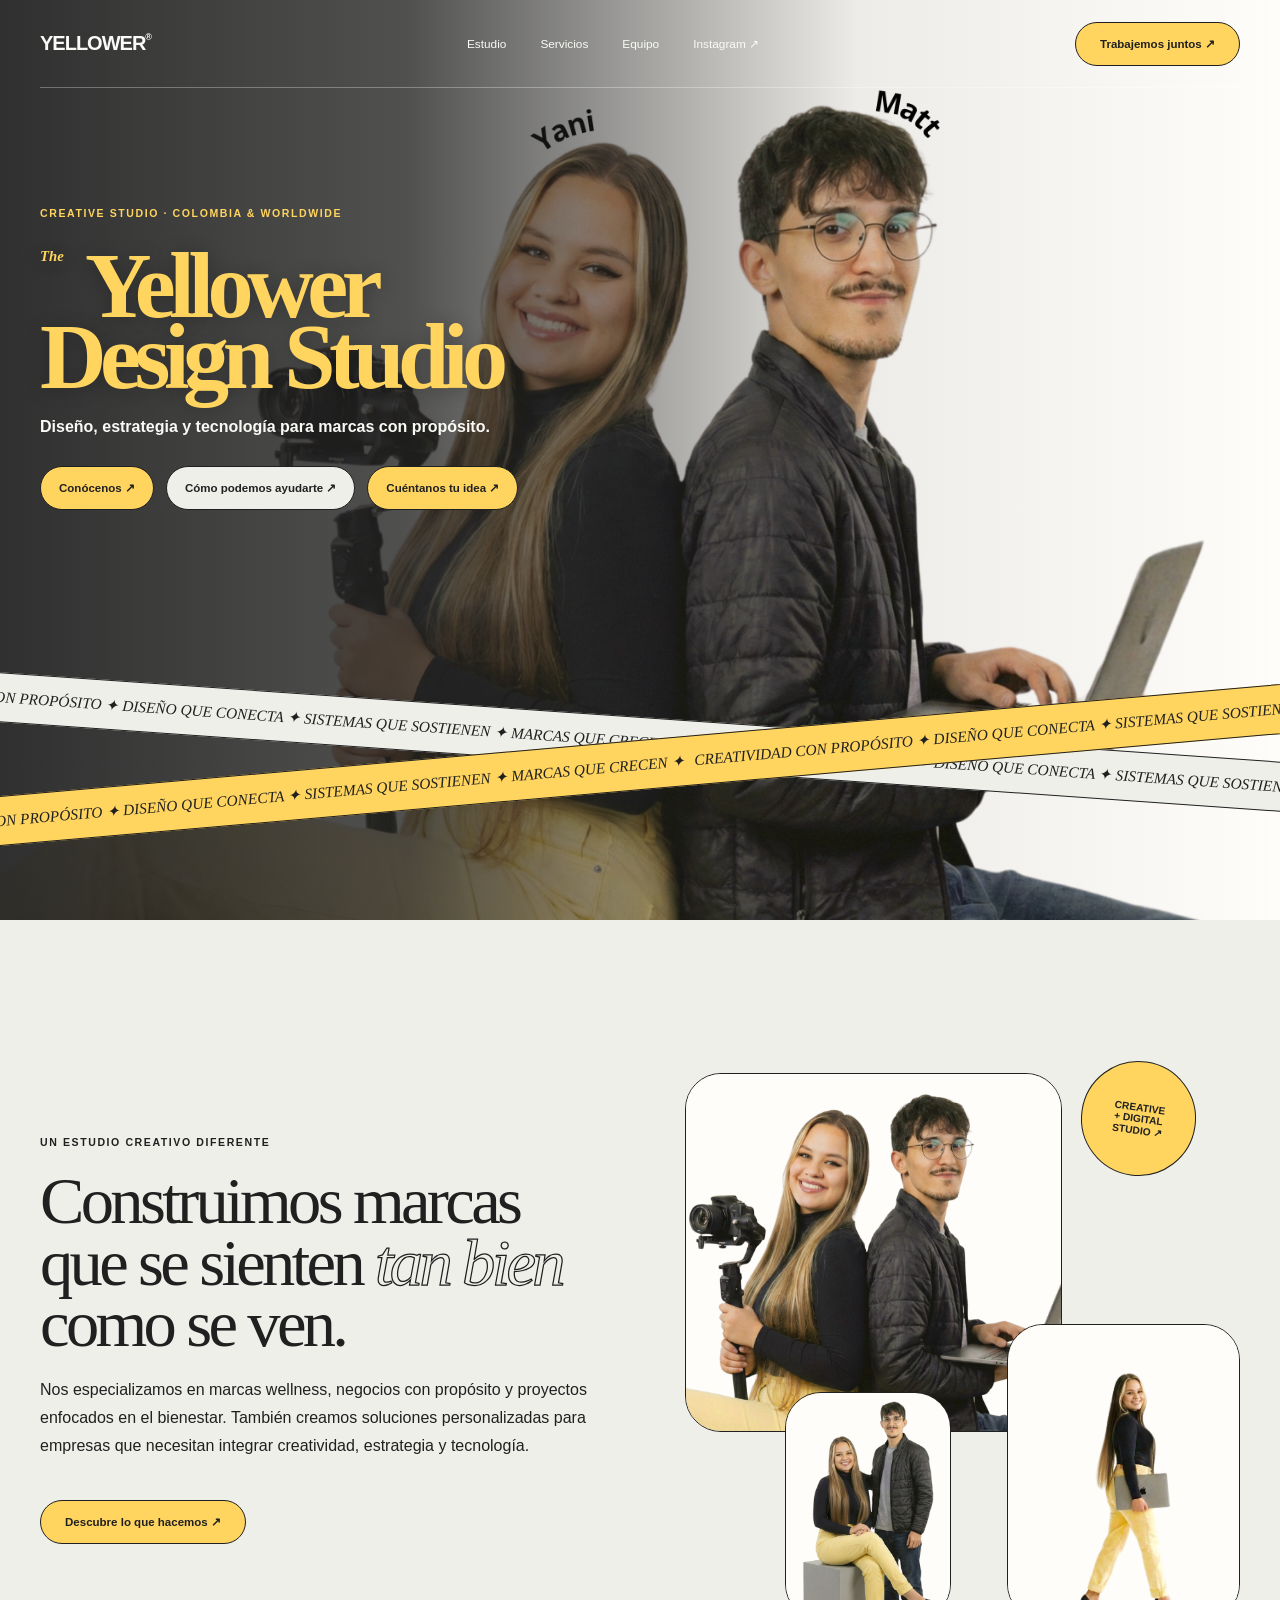
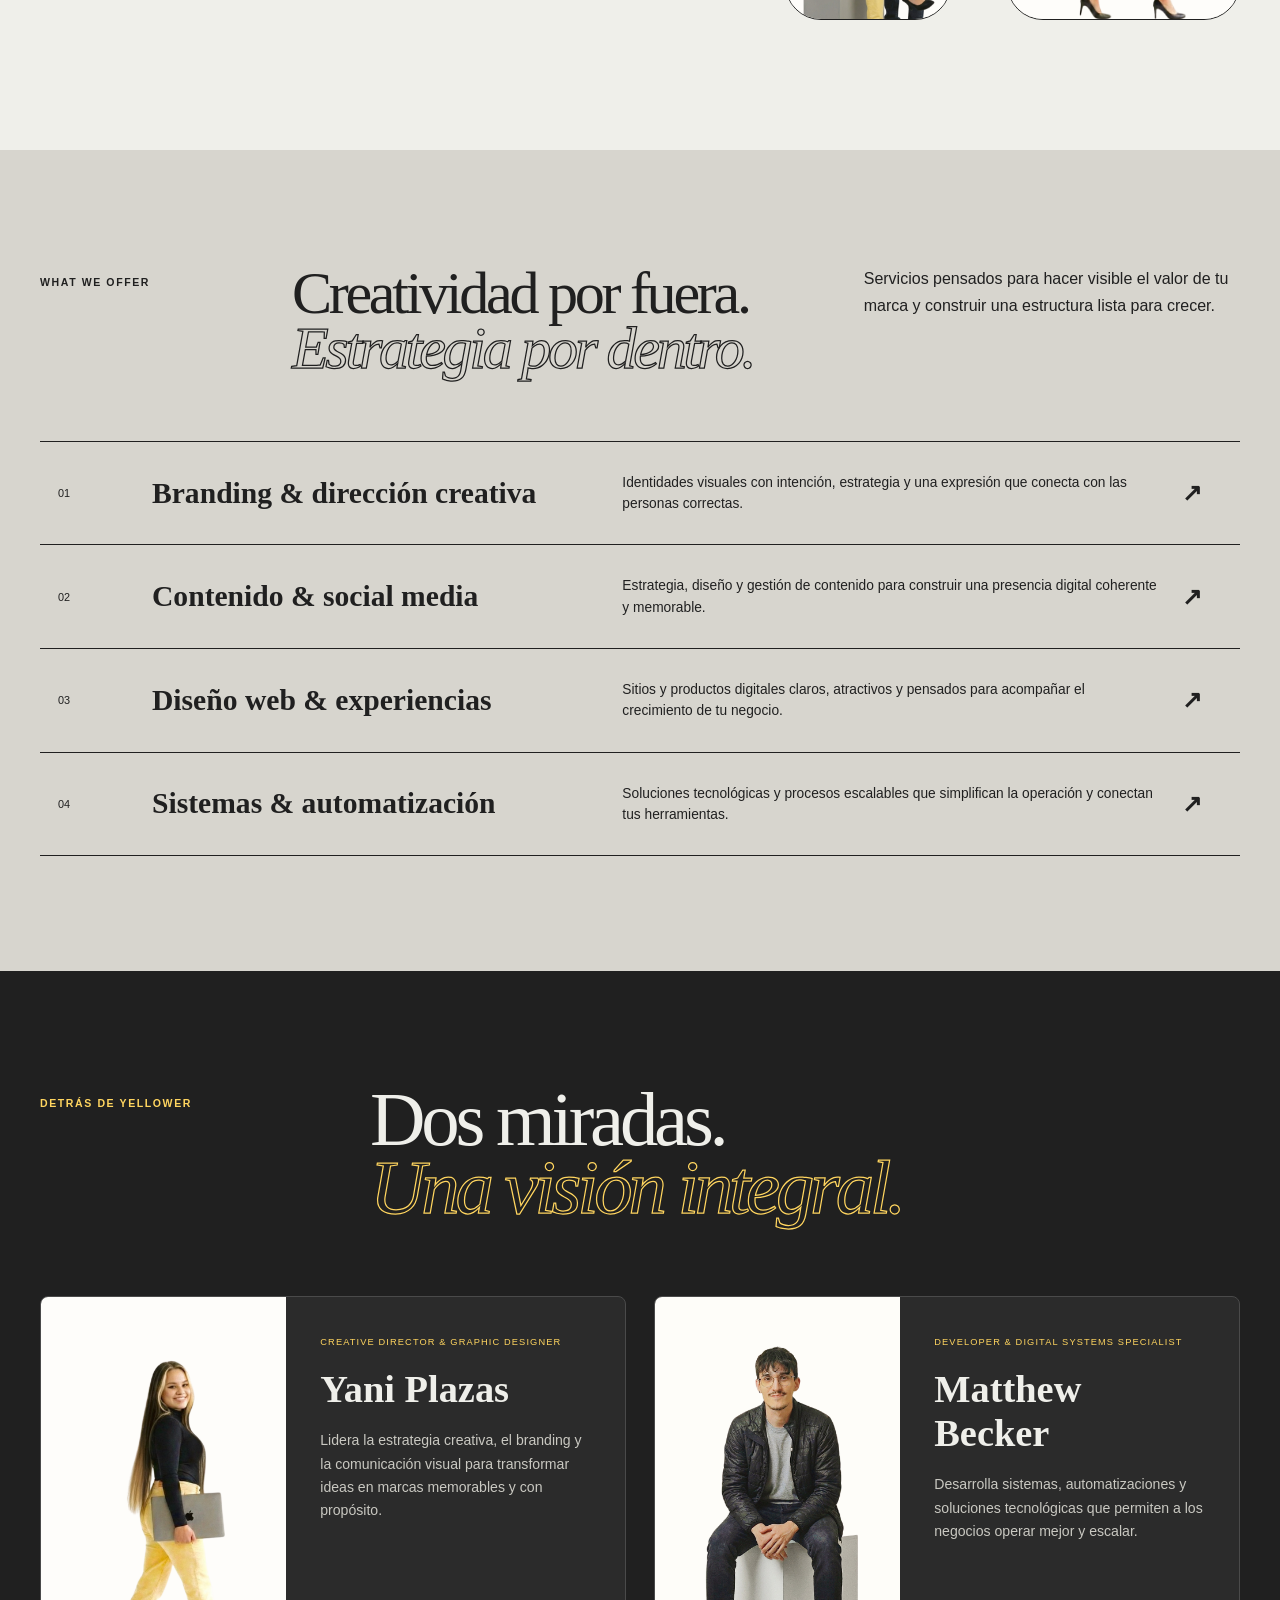
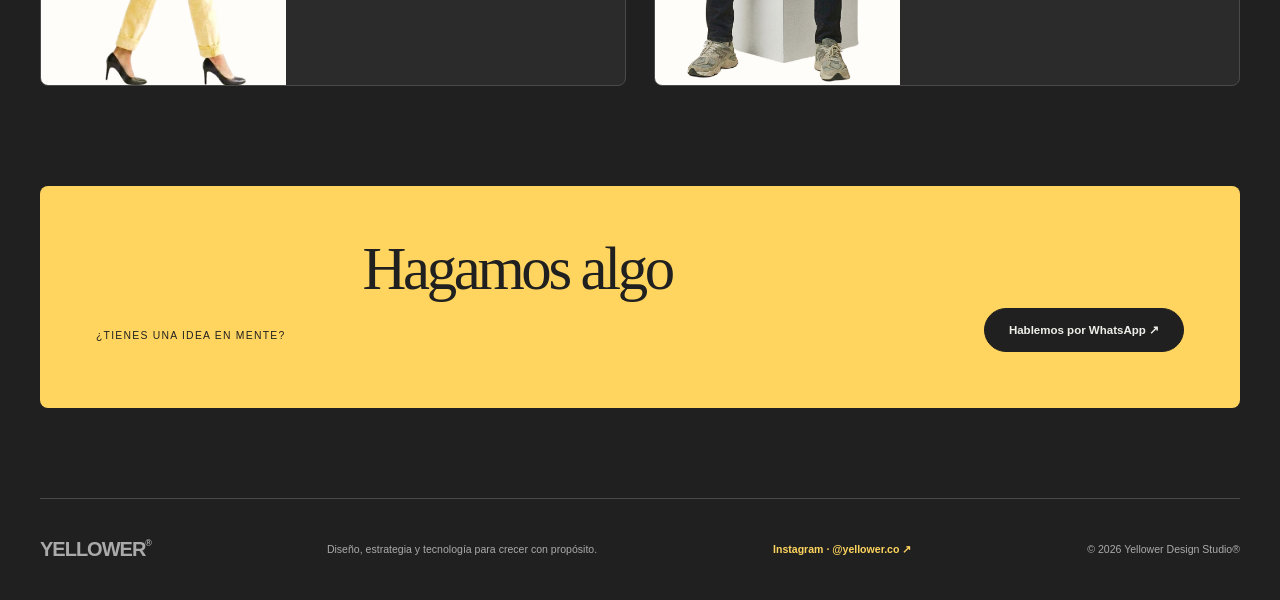
==== index.html @ a9d382be "Se Agrego 404.html y se corrigieron errores" ====
<!doctype html>
<html lang="es">
<head>
  <meta charset="UTF-8">
  <meta name="viewport" content="width=device-width, initial-scale=1.0">
  <meta name="description" content="Yellower Design Studio: diseño, estrategia y tecnología para marcas con propósito.">
  <title>Yellower Design Studio</title>
  <link rel="icon" type="image/png" href="favicon/favicon-96x96.png" sizes="96x96" />
  <link rel="icon" type="image/svg+xml" href="favicon/favicon.svg" />
  <link rel="shortcut icon" href="favicon/favicon.ico" />
  <link rel="apple-touch-icon" sizes="180x180" href="favicon/apple-touch-icon.png" />
  <meta name="apple-mobile-web-app-title" content="MyWebSite" />
  <link rel="manifest" href="favicon/site.webmanifest" />
  <link rel="stylesheet" href="css/styles.css">
  <script src="js/script.js" defer></script>
</head>
<body>
  <main>
    <section class="hero" id="inicio">
      <nav class="nav shell" aria-label="Navegación principal">
        <a class="logo" href="#inicio" aria-label="Yellower Design Studio, inicio">YELLOWER<span>®</span></a>
        <div class="navLinks">
          <a href="#estudio">Estudio</a><a href="#servicios">Servicios</a><a href="#equipo">Equipo</a>
          <a href="https://www.instagram.com/yellower.co/" target="_blank" rel="noreferrer">Instagram ↗</a>
        </div>
        <a class="pill pillYellow" href="https://wa.me/573134553455" target="_blank" rel="noreferrer">Trabajemos juntos ↗</a>
      </nav>

      <img class="heroPhoto" src="images/yellower-cover.png" alt="Yani Plazas y Matthew Becker, equipo de Yellower Design Studio">
      <div class="heroShade"></div>
      <div class="heroContent shell">
        <p class="micro">Creative studio · Colombia & worldwide</p>
        <h1><small>The</small> Yellower<br>Design Studio</h1>
        <p class="heroLead">Diseño, estrategia y tecnología para marcas con propósito.</p>
        <div class="heroButtons">
          <a class="pill pillYellow" href="#estudio">Conócenos ↗</a>
          <a class="pill pillCream" href="#servicios">Cómo podemos ayudarte ↗</a>
          <a class="pill pillYellow" href="https://wa.me/573134553455?text=Hola%20Yellower%2C%20quiero%20contarles%20sobre%20mi%20proyecto" target="_blank" rel="noreferrer">Cuéntanos tu idea ↗</a>
        </div>
      </div>
      <div class="ribbonStage">
        <div class="ribbon ribbonCream" aria-hidden="true"><div class="ribbonTrack"><span>CREATIVIDAD CON PROPÓSITO ✦ DISEÑO QUE CONECTA ✦ SISTEMAS QUE SOSTIENEN ✦ MARCAS QUE CRECEN ✦ </span><span>CREATIVIDAD CON PROPÓSITO ✦ DISEÑO QUE CONECTA ✦ SISTEMAS QUE SOSTIENEN ✦ MARCAS QUE CRECEN ✦ </span></div></div>
        <div class="ribbon ribbonYellow" aria-hidden="true"><div class="ribbonTrack"><span>CREATIVIDAD CON PROPÓSITO ✦ DISEÑO QUE CONECTA ✦ SISTEMAS QUE SOSTIENEN ✦ MARCAS QUE CRECEN ✦ </span><span>CREATIVIDAD CON PROPÓSITO ✦ DISEÑO QUE CONECTA ✦ SISTEMAS QUE SOSTIENEN ✦ MARCAS QUE CRECEN ✦ </span></div></div>
      </div>
    </section>

    <section class="about shell" id="estudio">
      <div class="aboutCopy">
        <p class="micro dark">Un estudio creativo diferente</p>
        <h2>Construimos marcas que se sienten <em>tan bien</em> como se ven.</h2>
        <p>Nos especializamos en marcas wellness, negocios con propósito y proyectos enfocados en el bienestar. También creamos soluciones personalizadas para empresas que necesitan integrar creatividad, estrategia y tecnología.</p>
        <a class="pill pillYellow outlined" href="#servicios">Descubre lo que hacemos ↗</a>
      </div>
      <div class="aboutCollage">
        <img class="collageMain" src="images/yani-matt-main.png" alt="Yani y Matthew trabajando juntos">
        <img class="collageYani" src="images/yani-new.png" alt="Yani Plazas, directora creativa">
        <img class="collageMatt" src="images/yani-matt-secondary.png" alt="Yani y Matthew">
        <span class="badge">CREATIVE<br>+ DIGITAL<br>STUDIO ↗</span>
      </div>
    </section>

    <section class="services" id="servicios">
      <div class="servicesHead shell">
        <p class="micro dark">What we offer</p>
        <h2>Creatividad por fuera.<br><em>Estrategia por dentro.</em></h2>
        <p>Servicios pensados para hacer visible el valor de tu marca y construir una estructura lista para crecer.</p>
      </div>
      <div class="serviceList shell">
        <article><span>01</span><h3>Branding & dirección creativa</h3><p>Identidades visuales con intención, estrategia y una expresión que conecta con las personas correctas.</p><b>↗</b></article>
        <article><span>02</span><h3>Contenido & social media</h3><p>Estrategia, diseño y gestión de contenido para construir una presencia digital coherente y memorable.</p><b>↗</b></article>
        <article><span>03</span><h3>Diseño web & experiencias</h3><p>Sitios y productos digitales claros, atractivos y pensados para acompañar el crecimiento de tu negocio.</p><b>↗</b></article>
        <article><span>04</span><h3>Sistemas & automatización</h3><p>Soluciones tecnológicas y procesos escalables que simplifican la operación y conectan tus herramientas.</p><b>↗</b></article>
      </div>
    </section>

    <section class="team" id="equipo">
      <div class="teamHead shell"><p class="micro">Detrás de Yellower</p><h2>Dos miradas.<br><em>Una visión integral.</em></h2></div>
      <div class="teamCards shell">
        <article class="personCard"><img src="images/yani-new.png" alt="Retrato profesional de Yani Plazas"><div><span>Creative Director & Graphic Designer</span><h3>Yani Plazas</h3><p>Lidera la estrategia creativa, el branding y la comunicación visual para transformar ideas en marcas memorables y con propósito.</p></div></article>
        <article class="personCard"><img src="images/matthew-new.png" alt="Retrato profesional de Matthew Becker"><div><span>Developer & Digital Systems Specialist</span><h3>Matthew Becker</h3><p>Desarrolla sistemas, automatizaciones y soluciones tecnológicas que permiten a los negocios operar mejor y escalar.</p></div></article>
      </div>
      <div class="cta shell"><p>¿Tienes una idea en mente?</p><h2>Hagamos algo<br><em>con intención.</em></h2><a class="pill pillDark" href="https://wa.me/573134553455?text=Hola%20Yellower%2C%20quiero%20hablarles%20sobre%20un%20nuevo%20proyecto" target="_blank" rel="noreferrer">Hablemos por WhatsApp ↗</a></div>
      <footer class="footer shell"><a class="logo" href="#inicio">YELLOWER<span>®</span></a><p>Diseño, estrategia y tecnología para crecer con propósito.</p><a class="instagramLink" href="https://www.instagram.com/yellower.co/" target="_blank" rel="noreferrer">Instagram · @yellower.co ↗</a><p>© <span id="year">2026</span> Yellower Design Studio®</p></footer>
    </section>
  </main>
  <script src="js/script.js"></script>
</body>
</html>
---- css/styles.css ----
@import "tailwindcss";
:root{--yellow:#ffd55f;--ink:#202020;--cream:#efefea;--white:#fafaf7}
*{box-sizing:border-box}html{scroll-behavior:smooth}body{margin:0;background:var(--cream);color:var(--ink);font-family:Arial,Helvetica,sans-serif}a{color:inherit;text-decoration:none}.shell{width:min(1200px,calc(100% - 48px));margin-inline:auto}.logo{font-size:1.25rem;font-weight:900;letter-spacing:-.05em}.logo span{font-size:.45em;vertical-align:top}.micro{text-transform:uppercase;letter-spacing:.15em;font-size:.66rem;font-weight:800;color:var(--yellow)}.micro.dark{color:var(--ink)}.pill{display:inline-flex;align-items:center;justify-content:center;padding:14px 24px;border-radius:999px;font-size:.72rem;font-weight:800;border:1px solid var(--ink);transition:transform .2s,box-shadow .2s}.pill:hover{transform:translateY(-3px);box-shadow:4px 4px 0 var(--ink)}.pillYellow{background:var(--yellow);color:var(--ink)}.pillCream{background:var(--cream);color:var(--ink)}.pillDark{background:var(--ink);color:var(--cream)}.outlined{margin-top:24px}
.hero{height:920px;position:relative;overflow:hidden;background:var(--ink);color:var(--white)}.nav{height:88px;display:flex;align-items:center;justify-content:space-between;position:relative;z-index:8;border-bottom:1px solid rgba(255,255,255,.3)}.navLinks{display:flex;gap:34px;font-size:.74rem}.heroPhoto{position:absolute;inset:0;width:100%;height:100%;object-fit:cover;object-position:center}.heroShade{position:absolute;inset:0;background:linear-gradient(90deg,rgba(32,32,32,.93) 0%,rgba(32,32,32,.78) 32%,rgba(32,32,32,.08) 67%,rgba(32,32,32,0) 100%)}.heroContent{position:relative;z-index:3;text-align:left;padding-top:108px;margin-left:max(24px,calc((100% - 1200px)/2));width:min(620px,48vw)}.heroContent h1{font-family:Georgia,'Times New Roman',serif;font-size:clamp(4.6rem,7.2vw,7.7rem);line-height:.78;letter-spacing:-.07em;margin:32px 0 24px;color:var(--yellow);text-shadow:0 2px 18px rgba(0,0,0,.25)}.heroContent h1 small{font-size:.16em;font-style:italic;letter-spacing:0;vertical-align:top;margin-right:8px}.heroLead{font-size:1rem;font-weight:700}.heroButtons{display:flex;justify-content:flex-start;gap:12px;margin-top:30px;flex-wrap:wrap}.heroButtons .pill{padding-inline:18px}.ribbonStage{position:absolute;left:-5%;right:-5%;bottom:78px;height:170px;z-index:5}.ribbon{position:absolute;left:-4%;width:108%;padding:15px 0;white-space:nowrap;overflow:hidden;border:1px solid var(--ink);font-family:Georgia,serif;font-style:italic;font-size:.96rem;color:var(--ink)}.ribbonCream{background:var(--cream);transform:rotate(4deg);top:45px}.ribbonYellow{background:var(--yellow);transform:rotate(-5deg);top:68px}.ribbonTrack{display:flex;width:max-content;animation:ribbonFlow 18s linear infinite}.ribbonYellow .ribbonTrack{animation-direction:reverse;animation-duration:15s}.ribbonTrack span{padding-right:10px}@keyframes ribbonFlow{to{transform:translateX(-50%)}}
.about{padding:130px 0;display:grid;grid-template-columns:1fr 1fr;gap:90px;align-items:center}.about h2,.services h2,.team h2,.cta h2{font-family:Georgia,'Times New Roman',serif;font-weight:400;letter-spacing:-.055em}.about h2{font-size:clamp(3.2rem,5.2vw,5.5rem);line-height:.92;margin:22px 0}.about h2 em,.services h2 em,.team h2 em{font-weight:400;color:transparent;-webkit-text-stroke:1.25px var(--ink)}.aboutCopy>p:not(.micro){font-size:1rem;line-height:1.75;max-width:570px}.aboutCollage{height:570px;position:relative}.aboutCollage img{position:absolute;object-fit:cover;border:1px solid var(--ink);border-radius:36px}.collageMain{width:68%;height:63%;left:0;top:4%}.collageYani{width:42%;height:52%;right:0;bottom:0}.collageMatt{width:30%;height:40%;left:18%;bottom:0}.badge{position:absolute;right:8%;top:2%;width:115px;height:115px;border-radius:50%;background:var(--yellow);display:grid;place-items:center;text-align:center;font-size:.64rem;font-weight:900;transform:rotate(8deg);border:1px solid var(--ink)}
.services{background:#d7d5ce;padding:115px 0}.servicesHead{display:grid;grid-template-columns:.55fr 1.4fr 1fr;gap:45px;align-items:start;margin-bottom:65px}.services h2{font-size:clamp(3rem,4.7vw,5rem);line-height:.92;margin:0}.servicesHead>p:last-child{line-height:1.7;margin:0}.serviceList{border-top:1px solid var(--ink)}.serviceList article{display:grid;grid-template-columns:70px 1fr 1.2fr 40px;gap:24px;align-items:center;padding:30px 18px;border-bottom:1px solid var(--ink);transition:.25s}.serviceList article:hover{background:var(--yellow);padding-left:28px}.serviceList span{font-size:.68rem}.serviceList h3{font-family:Georgia,serif;font-size:1.85rem;margin:0}.serviceList p{font-size:.86rem;line-height:1.55;margin:0}.serviceList b{font-size:1.5rem}
.team{background:var(--ink);color:var(--cream);padding-top:115px}.teamHead{display:grid;grid-template-columns:.5fr 1.5fr;gap:40px;align-items:start}.team h2{font-size:clamp(3.2rem,6vw,6.3rem);line-height:.88;margin:0}.team h2 em{-webkit-text-stroke-color:var(--yellow)}.teamCards{display:grid;grid-template-columns:1fr 1fr;gap:28px;margin-top:75px}.personCard{background:#2b2b2b;border:1px solid #4a4a4a;display:grid;grid-template-columns:42% 58%;min-height:390px;overflow:hidden;border-radius:8px}.personCard img{width:100%;height:100%;object-fit:cover;object-position:center;background:#f7f5ef}.personCard>div{padding:34px}.personCard span{font-size:.58rem;line-height:1.4;text-transform:uppercase;letter-spacing:.12em;color:var(--yellow)}.personCard h3{font-family:Georgia,serif;font-size:2.4rem;margin:18px 0}.personCard p{color:#c9c8c1;line-height:1.65;font-size:.88rem}.cta{background:var(--yellow);color:var(--ink);margin-top:100px;padding:56px;display:grid;grid-template-columns:.6fr 1.5fr auto;align-items:end;gap:30px;border-radius:8px}.cta>p{text-transform:uppercase;font-size:.65rem;letter-spacing:.12em}.cta h2{font-size:3.8rem;line-height:.9;margin:0}.cta h2 em{font-weight:400}.footer{margin-top:90px;padding:34px 0;display:flex;justify-content:space-between;align-items:center;gap:24px;border-top:1px solid #494949;color:#aaa;font-size:.66rem}.instagramLink{color:var(--yellow);font-weight:800}.instagramLink:hover{text-decoration:underline}
@media(max-width:900px){.shell{width:min(100% - 28px,1200px)}.navLinks{display:none}.hero{height:820px}.heroContent{padding-top:135px;width:min(590px,76vw)}.heroContent h1{font-size:clamp(4.2rem,14vw,7rem)}.about{grid-template-columns:1fr;gap:55px}.servicesHead{grid-template-columns:1fr;gap:20px}.serviceList article{grid-template-columns:50px 1fr 30px}.serviceList article p{grid-column:2/3}.teamHead{grid-template-columns:1fr}.teamCards{grid-template-columns:1fr}.cta{grid-template-columns:1fr}.footer{flex-direction:column;align-items:flex-start;gap:14px}}
@media(max-width:560px){.nav .pill{padding:10px 13px}.hero{height:760px}.heroPhoto{object-position:62% top}.heroShade{background:linear-gradient(180deg,rgba(32,32,32,.87) 0%,rgba(32,32,32,.52) 52%,rgba(32,32,32,.1) 100%)}.heroContent{padding-top:84px;margin-inline:14px;width:auto;text-align:center}.heroContent h1{font-size:3.75rem;line-height:.82}.heroLead{padding-inline:20px}.heroButtons{flex-direction:column;align-items:center}.heroButtons .pill{min-width:245px}.ribbonStage{bottom:38px}.about{padding:85px 0}.aboutCollage{height:470px}.collageMain{width:78%}.collageMatt{left:4%;width:36%}.collageYani{width:48%}.serviceList article{padding-inline:6px}.serviceList h3{font-size:1.45rem}.team{padding-top:80px}.personCard{grid-template-columns:1fr;min-height:0}.personCard img{height:380px;object-position:center 20%}.cta{padding:32px;margin-top:70px}.cta h2{font-size:3rem}}
@media(prefers-reduced-motion:reduce){html{scroll-behavior:auto}.ribbonTrack{animation:none}.pill,.serviceList article{transition:none}}
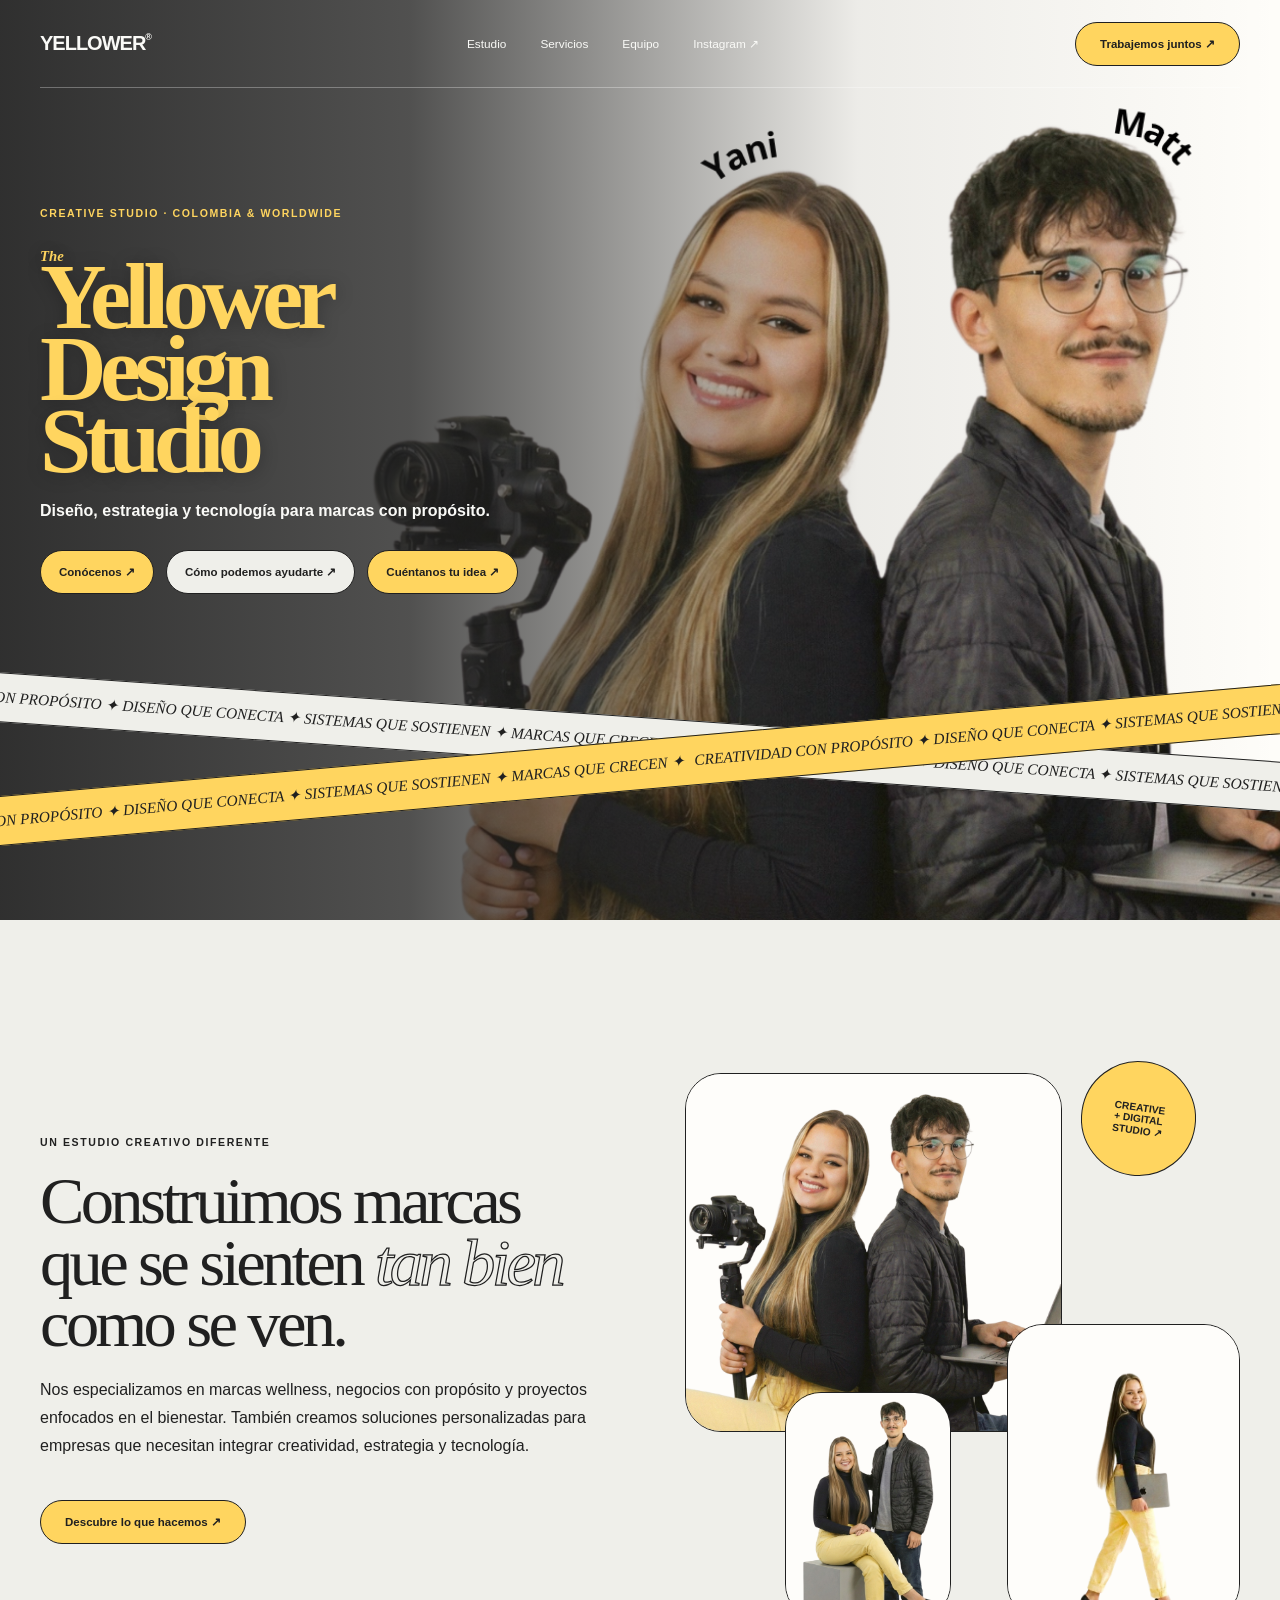
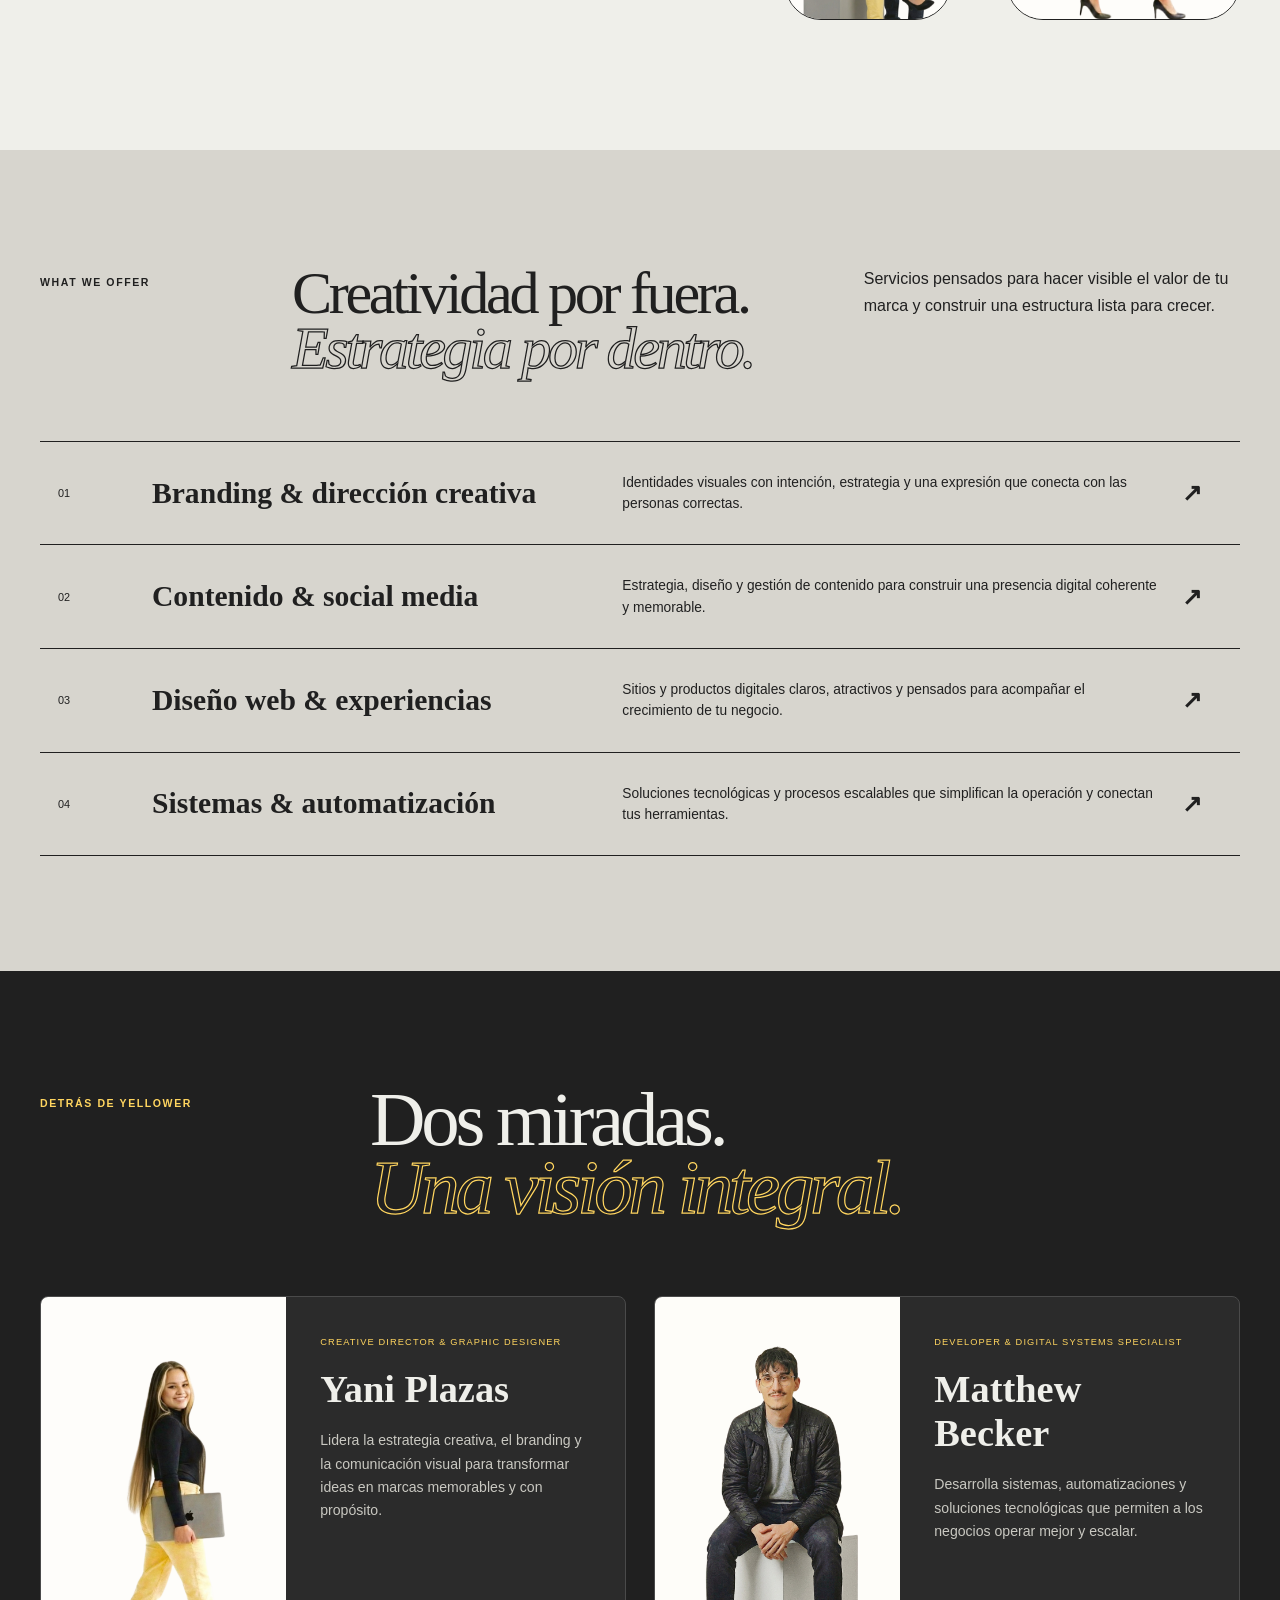
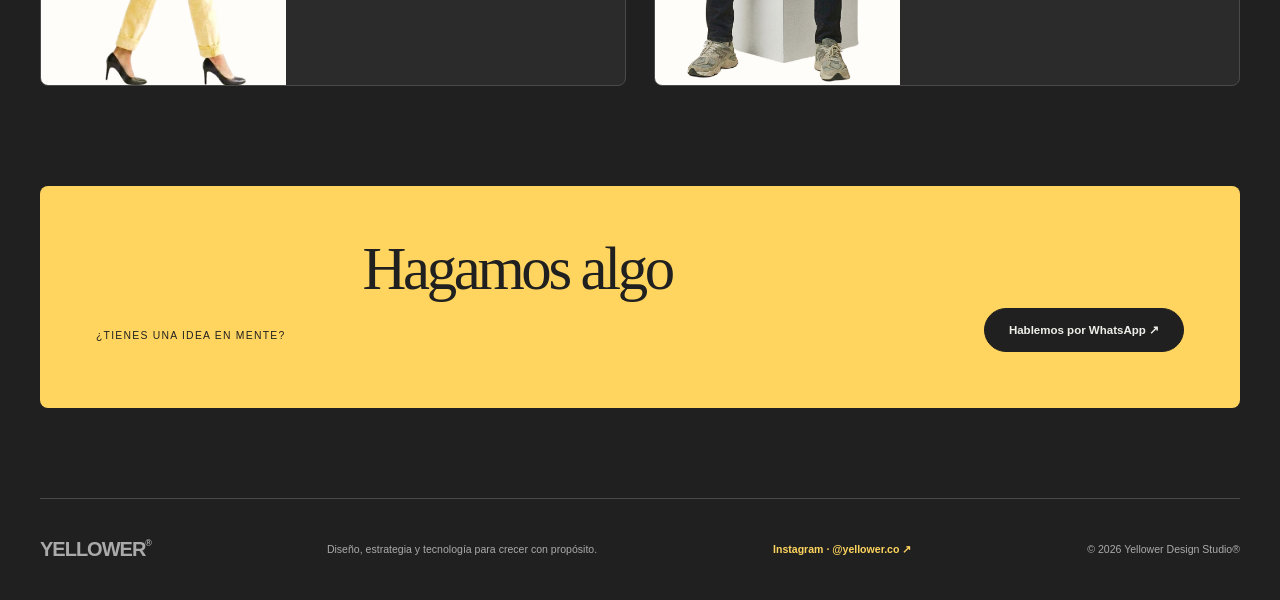
==== commit dec9511a: "fix" ====
--- a/index.html
+++ b/index.html
@@ -30,7 +30,7 @@
       <div class="heroShade"></div>
       <div class="heroContent shell">
         <p class="micro">Creative studio · Colombia & worldwide</p>
-        <h1><small>The</small> Yellower<br>Design Studio</h1>
+        <h1><small>The</small><part 1>Yellower</part 1><part 2>Design</part 2><part 3>Studio</part 3></h1>
         <p class="heroLead">Diseño, estrategia y tecnología para marcas con propósito.</p>
         <div class="heroButtons">
           <a class="pill pillYellow" href="#estudio">Conócenos ↗</a>
--- a/css/styles.css
+++ b/css/styles.css
@@ -1,10 +1,10 @@
 @import "tailwindcss";
 :root{--yellow:#ffd55f;--ink:#202020;--cream:#efefea;--white:#fafaf7}
 *{box-sizing:border-box}html{scroll-behavior:smooth}body{margin:0;background:var(--cream);color:var(--ink);font-family:Arial,Helvetica,sans-serif}a{color:inherit;text-decoration:none}.shell{width:min(1200px,calc(100% - 48px));margin-inline:auto}.logo{font-size:1.25rem;font-weight:900;letter-spacing:-.05em}.logo span{font-size:.45em;vertical-align:top}.micro{text-transform:uppercase;letter-spacing:.15em;font-size:.66rem;font-weight:800;color:var(--yellow)}.micro.dark{color:var(--ink)}.pill{display:inline-flex;align-items:center;justify-content:center;padding:14px 24px;border-radius:999px;font-size:.72rem;font-weight:800;border:1px solid var(--ink);transition:transform .2s,box-shadow .2s}.pill:hover{transform:translateY(-3px);box-shadow:4px 4px 0 var(--ink)}.pillYellow{background:var(--yellow);color:var(--ink)}.pillCream{background:var(--cream);color:var(--ink)}.pillDark{background:var(--ink);color:var(--cream)}.outlined{margin-top:24px}
-.hero{height:920px;position:relative;overflow:hidden;background:var(--ink);color:var(--white)}.nav{height:88px;display:flex;align-items:center;justify-content:space-between;position:relative;z-index:8;border-bottom:1px solid rgba(255,255,255,.3)}.navLinks{display:flex;gap:34px;font-size:.74rem}.heroPhoto{position:absolute;inset:0;width:100%;height:100%;object-fit:cover;object-position:center}.heroShade{position:absolute;inset:0;background:linear-gradient(90deg,rgba(32,32,32,.93) 0%,rgba(32,32,32,.78) 32%,rgba(32,32,32,.08) 67%,rgba(32,32,32,0) 100%)}.heroContent{position:relative;z-index:3;text-align:left;padding-top:108px;margin-left:max(24px,calc((100% - 1200px)/2));width:min(620px,48vw)}.heroContent h1{font-family:Georgia,'Times New Roman',serif;font-size:clamp(4.6rem,7.2vw,7.7rem);line-height:.78;letter-spacing:-.07em;margin:32px 0 24px;color:var(--yellow);text-shadow:0 2px 18px rgba(0,0,0,.25)}.heroContent h1 small{font-size:.16em;font-style:italic;letter-spacing:0;vertical-align:top;margin-right:8px}.heroLead{font-size:1rem;font-weight:700}.heroButtons{display:flex;justify-content:flex-start;gap:12px;margin-top:30px;flex-wrap:wrap}.heroButtons .pill{padding-inline:18px}.ribbonStage{position:absolute;left:-5%;right:-5%;bottom:78px;height:170px;z-index:5}.ribbon{position:absolute;left:-4%;width:108%;padding:15px 0;white-space:nowrap;overflow:hidden;border:1px solid var(--ink);font-family:Georgia,serif;font-style:italic;font-size:.96rem;color:var(--ink)}.ribbonCream{background:var(--cream);transform:rotate(4deg);top:45px}.ribbonYellow{background:var(--yellow);transform:rotate(-5deg);top:68px}.ribbonTrack{display:flex;width:max-content;animation:ribbonFlow 18s linear infinite}.ribbonYellow .ribbonTrack{animation-direction:reverse;animation-duration:15s}.ribbonTrack span{padding-right:10px}@keyframes ribbonFlow{to{transform:translateX(-50%)}}
+.hero{height:920px;position:relative;overflow:hidden;background:var(--ink);color:var(--white)}.nav{height:88px;display:flex;align-items:center;justify-content:space-between;position:relative;z-index:8;border-bottom:1px solid rgba(255,255,255,.3)}.navLinks{display:flex;gap:34px;font-size:.74rem}.heroPhoto{position:absolute;inset:0;width:130%;height:120%;object-fit:cover;object-position:center}.heroShade{position:absolute;inset:0;background:linear-gradient(90deg,rgba(32,32,32,.93) 0%,rgba(32,32,32,.78) 32%,rgba(32,32,32,.08) 67%,rgba(32,32,32,0) 100%)}.heroContent{position:relative;z-index:3;text-align:left;padding-top:108px;margin-left:max(24px,calc((100% - 1200px)/2));width:min(620px,48vw)}.heroContent h1{font-family:Georgia,'Times New Roman',serif;font-size:clamp(4.6rem,7.2vw,7.7rem);line-height:.78;letter-spacing:-.07em;margin:32px 0 24px;color:var(--yellow);text-shadow:0 2px 18px rgba(0,0,0,.25)}.heroContent h1 small{font-size:.16em;font-style:italic;letter-spacing:0;vertical-align:top;margin-right:8px; display: block;} part{display: block;} .heroLead{font-size:1rem;font-weight:700}.heroButtons{display:flex;justify-content:flex-start;gap:12px;margin-top:30px;flex-wrap:wrap}.heroButtons .pill{padding-inline:18px}.ribbonStage{position:absolute;left:-5%;right:-5%;bottom:78px;height:170px;z-index:5}.ribbon{position:absolute;left:-4%;width:108%;padding:15px 0;white-space:nowrap;overflow:hidden;border:1px solid var(--ink);font-family:Georgia,serif;font-style:italic;font-size:.96rem;color:var(--ink)}.ribbonCream{background:var(--cream);transform:rotate(4deg);top:45px}.ribbonYellow{background:var(--yellow);transform:rotate(-5deg);top:68px}.ribbonTrack{display:flex;width:max-content;animation:ribbonFlow 18s linear infinite}.ribbonYellow .ribbonTrack{animation-direction:reverse;animation-duration:15s}.ribbonTrack span{padding-right:10px}@keyframes ribbonFlow{to{transform:translateX(-50%)}}
 .about{padding:130px 0;display:grid;grid-template-columns:1fr 1fr;gap:90px;align-items:center}.about h2,.services h2,.team h2,.cta h2{font-family:Georgia,'Times New Roman',serif;font-weight:400;letter-spacing:-.055em}.about h2{font-size:clamp(3.2rem,5.2vw,5.5rem);line-height:.92;margin:22px 0}.about h2 em,.services h2 em,.team h2 em{font-weight:400;color:transparent;-webkit-text-stroke:1.25px var(--ink)}.aboutCopy>p:not(.micro){font-size:1rem;line-height:1.75;max-width:570px}.aboutCollage{height:570px;position:relative}.aboutCollage img{position:absolute;object-fit:cover;border:1px solid var(--ink);border-radius:36px}.collageMain{width:68%;height:63%;left:0;top:4%}.collageYani{width:42%;height:52%;right:0;bottom:0}.collageMatt{width:30%;height:40%;left:18%;bottom:0}.badge{position:absolute;right:8%;top:2%;width:115px;height:115px;border-radius:50%;background:var(--yellow);display:grid;place-items:center;text-align:center;font-size:.64rem;font-weight:900;transform:rotate(8deg);border:1px solid var(--ink)}
 .services{background:#d7d5ce;padding:115px 0}.servicesHead{display:grid;grid-template-columns:.55fr 1.4fr 1fr;gap:45px;align-items:start;margin-bottom:65px}.services h2{font-size:clamp(3rem,4.7vw,5rem);line-height:.92;margin:0}.servicesHead>p:last-child{line-height:1.7;margin:0}.serviceList{border-top:1px solid var(--ink)}.serviceList article{display:grid;grid-template-columns:70px 1fr 1.2fr 40px;gap:24px;align-items:center;padding:30px 18px;border-bottom:1px solid var(--ink);transition:.25s}.serviceList article:hover{background:var(--yellow);padding-left:28px}.serviceList span{font-size:.68rem}.serviceList h3{font-family:Georgia,serif;font-size:1.85rem;margin:0}.serviceList p{font-size:.86rem;line-height:1.55;margin:0}.serviceList b{font-size:1.5rem}
 .team{background:var(--ink);color:var(--cream);padding-top:115px}.teamHead{display:grid;grid-template-columns:.5fr 1.5fr;gap:40px;align-items:start}.team h2{font-size:clamp(3.2rem,6vw,6.3rem);line-height:.88;margin:0}.team h2 em{-webkit-text-stroke-color:var(--yellow)}.teamCards{display:grid;grid-template-columns:1fr 1fr;gap:28px;margin-top:75px}.personCard{background:#2b2b2b;border:1px solid #4a4a4a;display:grid;grid-template-columns:42% 58%;min-height:390px;overflow:hidden;border-radius:8px}.personCard img{width:100%;height:100%;object-fit:cover;object-position:center;background:#f7f5ef}.personCard>div{padding:34px}.personCard span{font-size:.58rem;line-height:1.4;text-transform:uppercase;letter-spacing:.12em;color:var(--yellow)}.personCard h3{font-family:Georgia,serif;font-size:2.4rem;margin:18px 0}.personCard p{color:#c9c8c1;line-height:1.65;font-size:.88rem}.cta{background:var(--yellow);color:var(--ink);margin-top:100px;padding:56px;display:grid;grid-template-columns:.6fr 1.5fr auto;align-items:end;gap:30px;border-radius:8px}.cta>p{text-transform:uppercase;font-size:.65rem;letter-spacing:.12em}.cta h2{font-size:3.8rem;line-height:.9;margin:0}.cta h2 em{font-weight:400}.footer{margin-top:90px;padding:34px 0;display:flex;justify-content:space-between;align-items:center;gap:24px;border-top:1px solid #494949;color:#aaa;font-size:.66rem}.instagramLink{color:var(--yellow);font-weight:800}.instagramLink:hover{text-decoration:underline}
 @media(max-width:900px){.shell{width:min(100% - 28px,1200px)}.navLinks{display:none}.hero{height:820px}.heroContent{padding-top:135px;width:min(590px,76vw)}.heroContent h1{font-size:clamp(4.2rem,14vw,7rem)}.about{grid-template-columns:1fr;gap:55px}.servicesHead{grid-template-columns:1fr;gap:20px}.serviceList article{grid-template-columns:50px 1fr 30px}.serviceList article p{grid-column:2/3}.teamHead{grid-template-columns:1fr}.teamCards{grid-template-columns:1fr}.cta{grid-template-columns:1fr}.footer{flex-direction:column;align-items:flex-start;gap:14px}}
 @media(max-width:560px){.nav .pill{padding:10px 13px}.hero{height:760px}.heroPhoto{object-position:62% top}.heroShade{background:linear-gradient(180deg,rgba(32,32,32,.87) 0%,rgba(32,32,32,.52) 52%,rgba(32,32,32,.1) 100%)}.heroContent{padding-top:84px;margin-inline:14px;width:auto;text-align:center}.heroContent h1{font-size:3.75rem;line-height:.82}.heroLead{padding-inline:20px}.heroButtons{flex-direction:column;align-items:center}.heroButtons .pill{min-width:245px}.ribbonStage{bottom:38px}.about{padding:85px 0}.aboutCollage{height:470px}.collageMain{width:78%}.collageMatt{left:4%;width:36%}.collageYani{width:48%}.serviceList article{padding-inline:6px}.serviceList h3{font-size:1.45rem}.team{padding-top:80px}.personCard{grid-template-columns:1fr;min-height:0}.personCard img{height:380px;object-position:center 20%}.cta{padding:32px;margin-top:70px}.cta h2{font-size:3rem}}
-@media(prefers-reduced-motion:reduce){html{scroll-behavior:auto}.ribbonTrack{animation:none}.pill,.serviceList article{transition:none}}
+@media(prefers-reduced-motion:reduce){html{scroll-behavior:auto}.ribbonTrack{animation:none}.pill,.serviceList article{transition:none}}
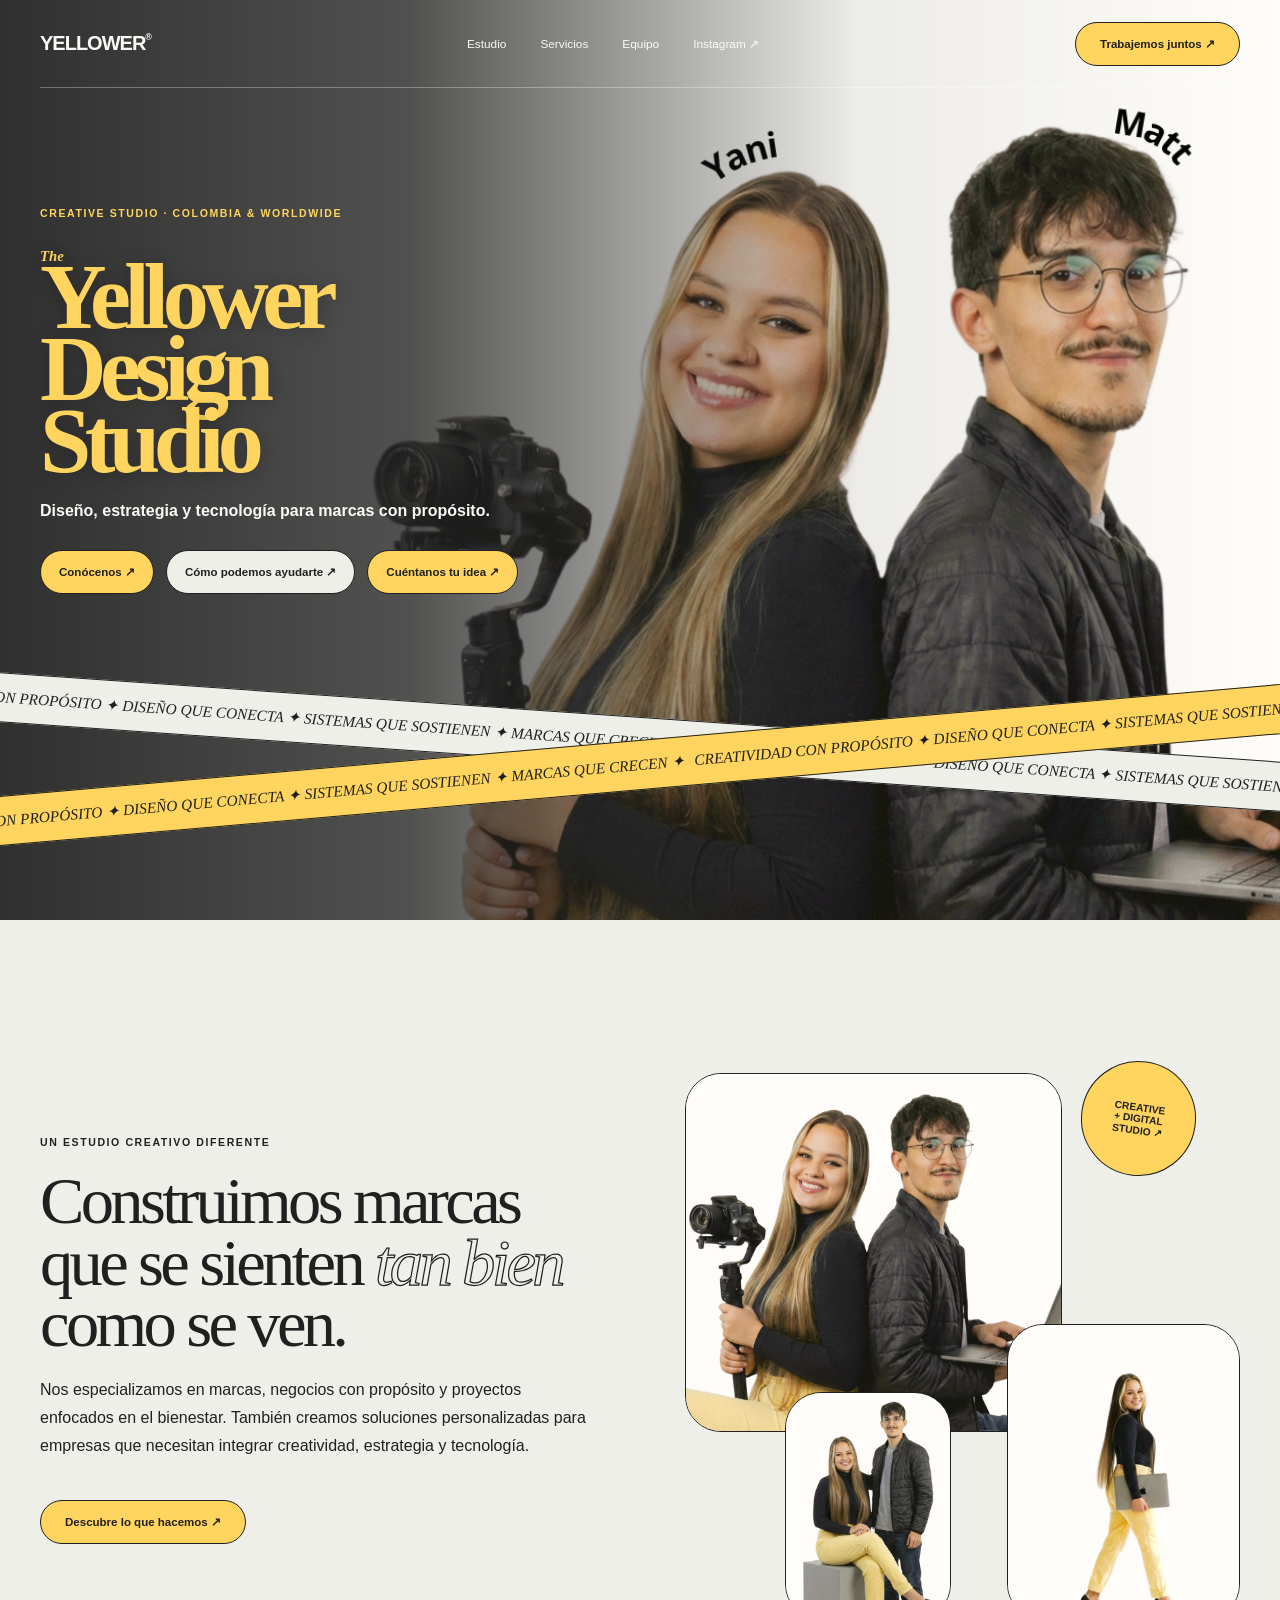
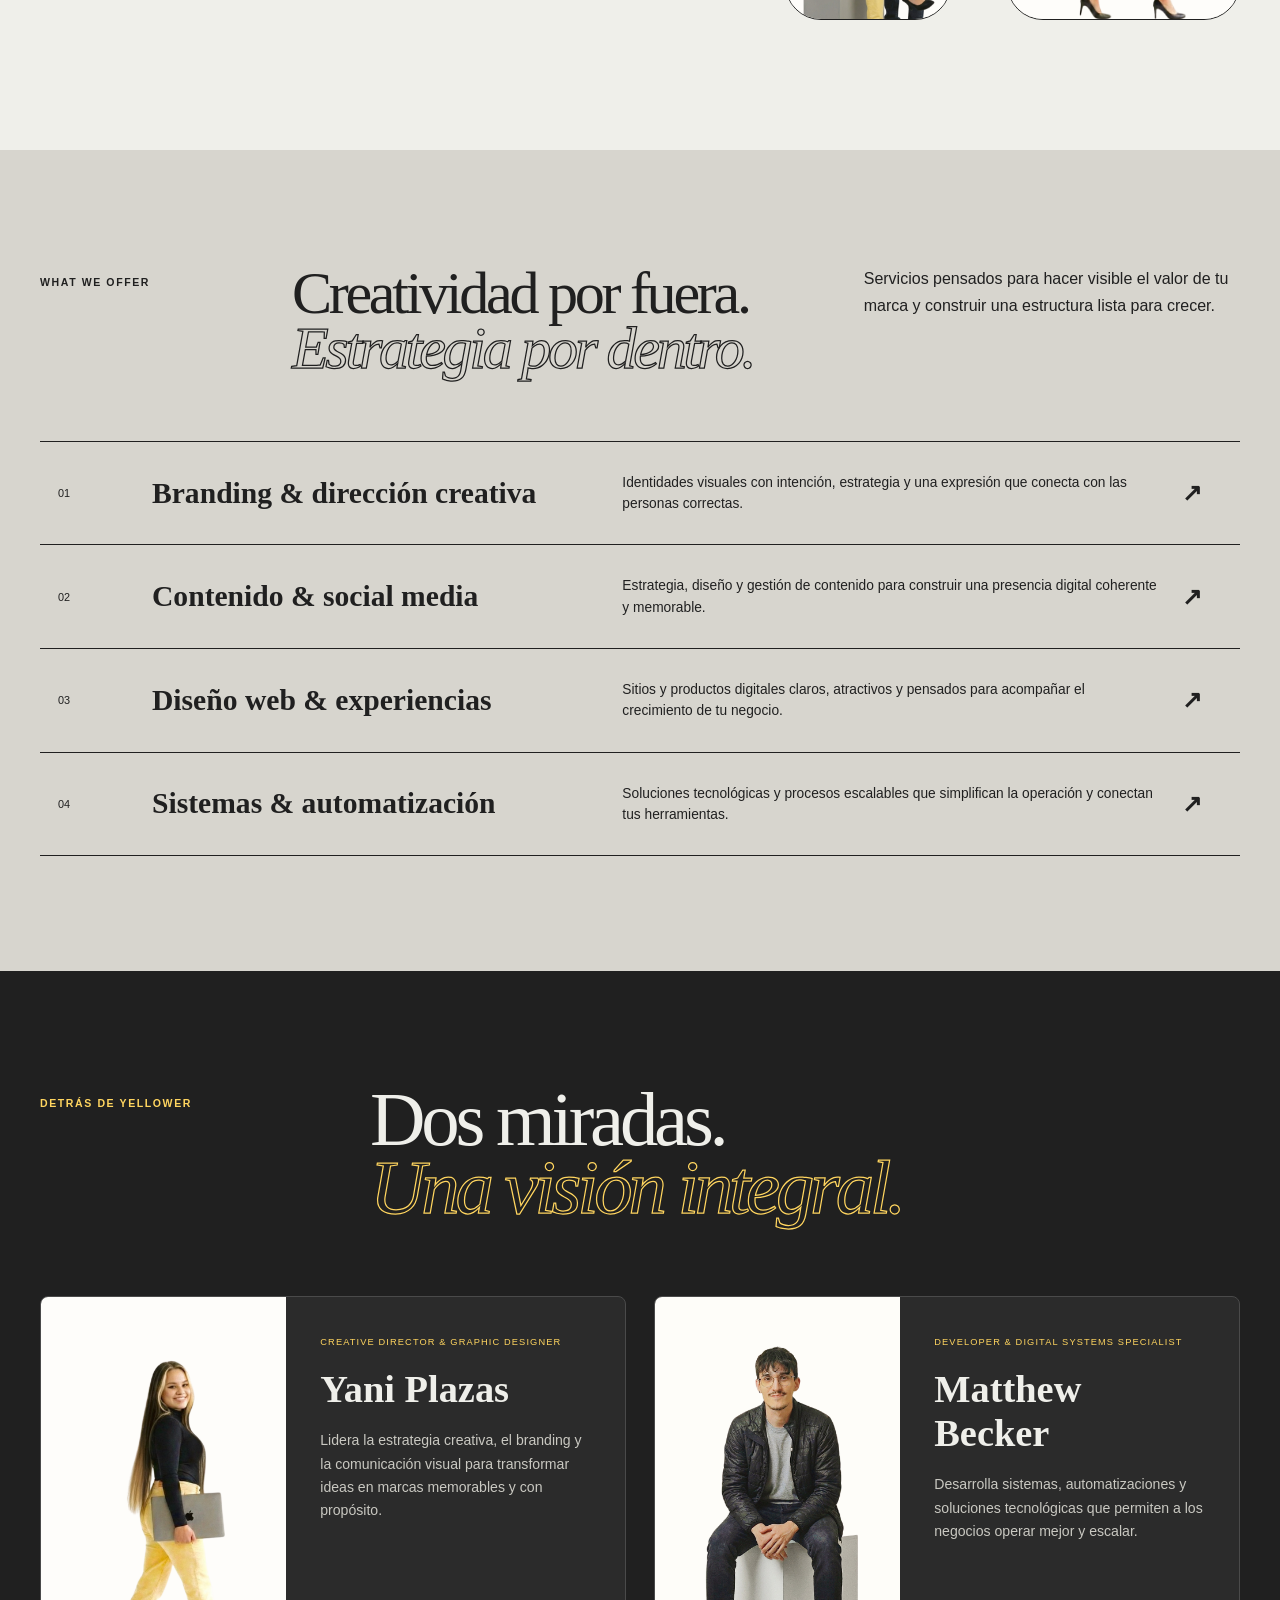
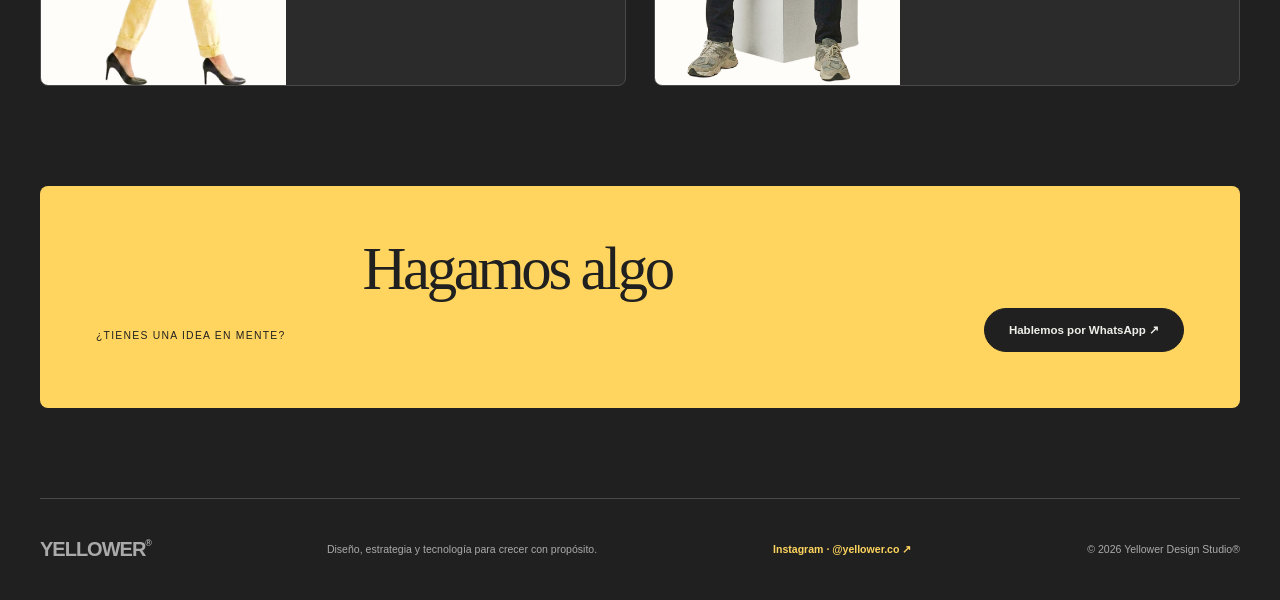
==== commit 897ada5b: "Remove redundant phrase from about section" ====
--- a/index.html
+++ b/index.html
@@ -48,7 +48,7 @@
       <div class="aboutCopy">
         <p class="micro dark">Un estudio creativo diferente</p>
         <h2>Construimos marcas que se sienten <em>tan bien</em> como se ven.</h2>
-        <p>Nos especializamos en marcas wellness, negocios con propósito y proyectos enfocados en el bienestar. También creamos soluciones personalizadas para empresas que necesitan integrar creatividad, estrategia y tecnología.</p>
+        <p>Nos especializamos en marcas, negocios con propósito y proyectos enfocados en el bienestar. También creamos soluciones personalizadas para empresas que necesitan integrar creatividad, estrategia y tecnología.</p>
         <a class="pill pillYellow outlined" href="#servicios">Descubre lo que hacemos ↗</a>
       </div>
       <div class="aboutCollage">
@@ -66,10 +66,10 @@
         <p>Servicios pensados para hacer visible el valor de tu marca y construir una estructura lista para crecer.</p>
       </div>
       <div class="serviceList shell">
-        <article><span>01</span><h3>Branding & dirección creativa</h3><p>Identidades visuales con intención, estrategia y una expresión que conecta con las personas correctas.</p><b>↗</b></article>
-        <article><span>02</span><h3>Contenido & social media</h3><p>Estrategia, diseño y gestión de contenido para construir una presencia digital coherente y memorable.</p><b>↗</b></article>
-        <article><span>03</span><h3>Diseño web & experiencias</h3><p>Sitios y productos digitales claros, atractivos y pensados para acompañar el crecimiento de tu negocio.</p><b>↗</b></article>
-        <article><span>04</span><h3>Sistemas & automatización</h3><p>Soluciones tecnológicas y procesos escalables que simplifican la operación y conectan tus herramientas.</p><b>↗</b></article>
+        <a href="branding"><article><span>01</span><h3>Branding & dirección creativa</h3><p>Identidades visuales con intención, estrategia y una expresión que conecta con las personas correctas.</p><b>↗</b></article></a>
+        <a href="socialmedia"><article><span>02</span><h3>Contenido & social media</h3><p>Estrategia, diseño y gestión de contenido para construir una presencia digital coherente y memorable.</p><b>↗</b></article></a>
+        <a href="web"><article><span>03</span><h3>Diseño web & experiencias</h3><p>Sitios y productos digitales claros, atractivos y pensados para acompañar el crecimiento de tu negocio.</p><b>↗</b></article></a>
+        <a href="sistemas"><article><span>04</span><h3>Sistemas & automatización</h3><p>Soluciones tecnológicas y procesos escalables que simplifican la operación y conectan tus herramientas.</p><b>↗</b></article></a>
       </div>
     </section>
 
--- a/css/styles.css
+++ b/css/styles.css
@@ -1,10 +1,682 @@
 @import "tailwindcss";
-:root{--yellow:#ffd55f;--ink:#202020;--cream:#efefea;--white:#fafaf7}
-*{box-sizing:border-box}html{scroll-behavior:smooth}body{margin:0;background:var(--cream);color:var(--ink);font-family:Arial,Helvetica,sans-serif}a{color:inherit;text-decoration:none}.shell{width:min(1200px,calc(100% - 48px));margin-inline:auto}.logo{font-size:1.25rem;font-weight:900;letter-spacing:-.05em}.logo span{font-size:.45em;vertical-align:top}.micro{text-transform:uppercase;letter-spacing:.15em;font-size:.66rem;font-weight:800;color:var(--yellow)}.micro.dark{color:var(--ink)}.pill{display:inline-flex;align-items:center;justify-content:center;padding:14px 24px;border-radius:999px;font-size:.72rem;font-weight:800;border:1px solid var(--ink);transition:transform .2s,box-shadow .2s}.pill:hover{transform:translateY(-3px);box-shadow:4px 4px 0 var(--ink)}.pillYellow{background:var(--yellow);color:var(--ink)}.pillCream{background:var(--cream);color:var(--ink)}.pillDark{background:var(--ink);color:var(--cream)}.outlined{margin-top:24px}
-.hero{height:920px;position:relative;overflow:hidden;background:var(--ink);color:var(--white)}.nav{height:88px;display:flex;align-items:center;justify-content:space-between;position:relative;z-index:8;border-bottom:1px solid rgba(255,255,255,.3)}.navLinks{display:flex;gap:34px;font-size:.74rem}.heroPhoto{position:absolute;inset:0;width:130%;height:120%;object-fit:cover;object-position:center}.heroShade{position:absolute;inset:0;background:linear-gradient(90deg,rgba(32,32,32,.93) 0%,rgba(32,32,32,.78) 32%,rgba(32,32,32,.08) 67%,rgba(32,32,32,0) 100%)}.heroContent{position:relative;z-index:3;text-align:left;padding-top:108px;margin-left:max(24px,calc((100% - 1200px)/2));width:min(620px,48vw)}.heroContent h1{font-family:Georgia,'Times New Roman',serif;font-size:clamp(4.6rem,7.2vw,7.7rem);line-height:.78;letter-spacing:-.07em;margin:32px 0 24px;color:var(--yellow);text-shadow:0 2px 18px rgba(0,0,0,.25)}.heroContent h1 small{font-size:.16em;font-style:italic;letter-spacing:0;vertical-align:top;margin-right:8px; display: block;} part{display: block;} .heroLead{font-size:1rem;font-weight:700}.heroButtons{display:flex;justify-content:flex-start;gap:12px;margin-top:30px;flex-wrap:wrap}.heroButtons .pill{padding-inline:18px}.ribbonStage{position:absolute;left:-5%;right:-5%;bottom:78px;height:170px;z-index:5}.ribbon{position:absolute;left:-4%;width:108%;padding:15px 0;white-space:nowrap;overflow:hidden;border:1px solid var(--ink);font-family:Georgia,serif;font-style:italic;font-size:.96rem;color:var(--ink)}.ribbonCream{background:var(--cream);transform:rotate(4deg);top:45px}.ribbonYellow{background:var(--yellow);transform:rotate(-5deg);top:68px}.ribbonTrack{display:flex;width:max-content;animation:ribbonFlow 18s linear infinite}.ribbonYellow .ribbonTrack{animation-direction:reverse;animation-duration:15s}.ribbonTrack span{padding-right:10px}@keyframes ribbonFlow{to{transform:translateX(-50%)}}
-.about{padding:130px 0;display:grid;grid-template-columns:1fr 1fr;gap:90px;align-items:center}.about h2,.services h2,.team h2,.cta h2{font-family:Georgia,'Times New Roman',serif;font-weight:400;letter-spacing:-.055em}.about h2{font-size:clamp(3.2rem,5.2vw,5.5rem);line-height:.92;margin:22px 0}.about h2 em,.services h2 em,.team h2 em{font-weight:400;color:transparent;-webkit-text-stroke:1.25px var(--ink)}.aboutCopy>p:not(.micro){font-size:1rem;line-height:1.75;max-width:570px}.aboutCollage{height:570px;position:relative}.aboutCollage img{position:absolute;object-fit:cover;border:1px solid var(--ink);border-radius:36px}.collageMain{width:68%;height:63%;left:0;top:4%}.collageYani{width:42%;height:52%;right:0;bottom:0}.collageMatt{width:30%;height:40%;left:18%;bottom:0}.badge{position:absolute;right:8%;top:2%;width:115px;height:115px;border-radius:50%;background:var(--yellow);display:grid;place-items:center;text-align:center;font-size:.64rem;font-weight:900;transform:rotate(8deg);border:1px solid var(--ink)}
-.services{background:#d7d5ce;padding:115px 0}.servicesHead{display:grid;grid-template-columns:.55fr 1.4fr 1fr;gap:45px;align-items:start;margin-bottom:65px}.services h2{font-size:clamp(3rem,4.7vw,5rem);line-height:.92;margin:0}.servicesHead>p:last-child{line-height:1.7;margin:0}.serviceList{border-top:1px solid var(--ink)}.serviceList article{display:grid;grid-template-columns:70px 1fr 1.2fr 40px;gap:24px;align-items:center;padding:30px 18px;border-bottom:1px solid var(--ink);transition:.25s}.serviceList article:hover{background:var(--yellow);padding-left:28px}.serviceList span{font-size:.68rem}.serviceList h3{font-family:Georgia,serif;font-size:1.85rem;margin:0}.serviceList p{font-size:.86rem;line-height:1.55;margin:0}.serviceList b{font-size:1.5rem}
-.team{background:var(--ink);color:var(--cream);padding-top:115px}.teamHead{display:grid;grid-template-columns:.5fr 1.5fr;gap:40px;align-items:start}.team h2{font-size:clamp(3.2rem,6vw,6.3rem);line-height:.88;margin:0}.team h2 em{-webkit-text-stroke-color:var(--yellow)}.teamCards{display:grid;grid-template-columns:1fr 1fr;gap:28px;margin-top:75px}.personCard{background:#2b2b2b;border:1px solid #4a4a4a;display:grid;grid-template-columns:42% 58%;min-height:390px;overflow:hidden;border-radius:8px}.personCard img{width:100%;height:100%;object-fit:cover;object-position:center;background:#f7f5ef}.personCard>div{padding:34px}.personCard span{font-size:.58rem;line-height:1.4;text-transform:uppercase;letter-spacing:.12em;color:var(--yellow)}.personCard h3{font-family:Georgia,serif;font-size:2.4rem;margin:18px 0}.personCard p{color:#c9c8c1;line-height:1.65;font-size:.88rem}.cta{background:var(--yellow);color:var(--ink);margin-top:100px;padding:56px;display:grid;grid-template-columns:.6fr 1.5fr auto;align-items:end;gap:30px;border-radius:8px}.cta>p{text-transform:uppercase;font-size:.65rem;letter-spacing:.12em}.cta h2{font-size:3.8rem;line-height:.9;margin:0}.cta h2 em{font-weight:400}.footer{margin-top:90px;padding:34px 0;display:flex;justify-content:space-between;align-items:center;gap:24px;border-top:1px solid #494949;color:#aaa;font-size:.66rem}.instagramLink{color:var(--yellow);font-weight:800}.instagramLink:hover{text-decoration:underline}
-@media(max-width:900px){.shell{width:min(100% - 28px,1200px)}.navLinks{display:none}.hero{height:820px}.heroContent{padding-top:135px;width:min(590px,76vw)}.heroContent h1{font-size:clamp(4.2rem,14vw,7rem)}.about{grid-template-columns:1fr;gap:55px}.servicesHead{grid-template-columns:1fr;gap:20px}.serviceList article{grid-template-columns:50px 1fr 30px}.serviceList article p{grid-column:2/3}.teamHead{grid-template-columns:1fr}.teamCards{grid-template-columns:1fr}.cta{grid-template-columns:1fr}.footer{flex-direction:column;align-items:flex-start;gap:14px}}
-@media(max-width:560px){.nav .pill{padding:10px 13px}.hero{height:760px}.heroPhoto{object-position:62% top}.heroShade{background:linear-gradient(180deg,rgba(32,32,32,.87) 0%,rgba(32,32,32,.52) 52%,rgba(32,32,32,.1) 100%)}.heroContent{padding-top:84px;margin-inline:14px;width:auto;text-align:center}.heroContent h1{font-size:3.75rem;line-height:.82}.heroLead{padding-inline:20px}.heroButtons{flex-direction:column;align-items:center}.heroButtons .pill{min-width:245px}.ribbonStage{bottom:38px}.about{padding:85px 0}.aboutCollage{height:470px}.collageMain{width:78%}.collageMatt{left:4%;width:36%}.collageYani{width:48%}.serviceList article{padding-inline:6px}.serviceList h3{font-size:1.45rem}.team{padding-top:80px}.personCard{grid-template-columns:1fr;min-height:0}.personCard img{height:380px;object-position:center 20%}.cta{padding:32px;margin-top:70px}.cta h2{font-size:3rem}}
-@media(prefers-reduced-motion:reduce){html{scroll-behavior:auto}.ribbonTrack{animation:none}.pill,.serviceList article{transition:none}}+
+:root {
+    --yellow: #ffd55f;
+    --ink: #202020;
+    --cream: #efefea;
+    --white: #fafaf7
+}
+
+* {
+    box-sizing: border-box
+}
+
+html {
+    scroll-behavior: smooth
+}
+
+body {
+    margin: 0;
+    background: var(--cream);
+    color: var(--ink);
+    font-family: Arial, Helvetica, sans-serif;
+    user-select: none;
+}
+
+a {
+    color: inherit;
+    text-decoration: none
+}
+
+.shell {
+    width: min(1200px, calc(100% - 48px));
+    margin-inline: auto
+}
+
+.logo {
+    font-size: 1.25rem;
+    font-weight: 900;
+    letter-spacing: -.05em
+}
+
+.logo span {
+    font-size: .45em;
+    vertical-align: top
+}
+
+.micro {
+    text-transform: uppercase;
+    letter-spacing: .15em;
+    font-size: .66rem;
+    font-weight: 800;
+    color: var(--yellow)
+}
+
+.micro.dark {
+    color: var(--ink)
+}
+
+.pill {
+    display: inline-flex;
+    align-items: center;
+    justify-content: center;
+    padding: 14px 24px;
+    border-radius: 999px;
+    font-size: .72rem;
+    font-weight: 800;
+    border: 1px solid var(--ink);
+    transition: transform .2s, box-shadow .2s
+}
+
+.pill:hover {
+    transform: translateY(-3px);
+    box-shadow: 4px 4px 0 var(--ink)
+}
+
+.pillYellow {
+    background: var(--yellow);
+    color: var(--ink)
+}
+
+.pillCream {
+    background: var(--cream);
+    color: var(--ink)
+}
+
+.pillDark {
+    background: var(--ink);
+    color: var(--cream)
+}
+
+.outlined {
+    margin-top: 24px
+}
+
+.hero {
+    height: 920px;
+    position: relative;
+    overflow: hidden;
+    background: var(--ink);
+    color: var(--white)
+}
+
+.nav {
+    height: 88px;
+    display: flex;
+    align-items: center;
+    justify-content: space-between;
+    position: relative;
+    z-index: 8;
+    border-bottom: 1px solid rgba(255, 255, 255, .3)
+}
+
+.navLinks {
+    display: flex;
+    gap: 34px;
+    font-size: .74rem
+}
+
+.heroPhoto {
+    position: absolute;
+    inset: 0;
+    width: 130%;
+    height: 120%;
+    object-fit: cover;
+    object-position: center
+}
+
+.heroShade {
+    position: absolute;
+    inset: 0;
+    background: linear-gradient(90deg, rgba(32, 32, 32, .93) 0%, rgba(32, 32, 32, .78) 32%, rgba(32, 32, 32, .08) 67%, rgba(32, 32, 32, 0) 100%)
+}
+
+.heroContent {
+    position: relative;
+    z-index: 3;
+    text-align: left;
+    padding-top: 108px;
+    margin-left: max(24px, calc((100% - 1200px)/2));
+    width: min(620px, 48vw)
+}
+
+.heroContent h1 {
+    font-family: Georgia, 'Times New Roman', serif;
+    font-size: clamp(4.6rem, 7.2vw, 7.7rem);
+    line-height: .78;
+    letter-spacing: -.07em;
+    margin: 32px 0 24px;
+    color: var(--yellow);
+    text-shadow: 0 2px 18px rgba(0, 0, 0, .25)
+}
+
+.heroContent h1 small {
+    font-size: .16em;
+    font-style: italic;
+    letter-spacing: 0;
+    vertical-align: top;
+    margin-right: 8px;
+    display: block;
+}
+
+part {
+    display: block;
+}
+
+.heroLead {
+    font-size: 1rem;
+    font-weight: 700
+}
+
+.heroButtons {
+    display: flex;
+    justify-content: flex-start;
+    gap: 12px;
+    margin-top: 30px;
+    flex-wrap: wrap
+}
+
+.heroButtons .pill {
+    padding-inline: 18px
+}
+
+.ribbonStage {
+    position: absolute;
+    left: -5%;
+    right: -5%;
+    bottom: 78px;
+    height: 170px;
+    z-index: 5
+}
+
+.ribbon {
+    position: absolute;
+    left: -4%;
+    width: 108%;
+    padding: 15px 0;
+    white-space: nowrap;
+    overflow: hidden;
+    border: 1px solid var(--ink);
+    font-family: Georgia, serif;
+    font-style: italic;
+    font-size: .96rem;
+    color: var(--ink)
+}
+
+.ribbonCream {
+    background: var(--cream);
+    transform: rotate(4deg);
+    top: 45px
+}
+
+.ribbonYellow {
+    background: var(--yellow);
+    transform: rotate(-5deg);
+    top: 68px
+}
+
+.ribbonTrack {
+    display: flex;
+    width: max-content;
+    animation: ribbonFlow 18s linear infinite
+}
+
+.ribbonYellow .ribbonTrack {
+    animation-direction: reverse;
+    animation-duration: 15s
+}
+
+.ribbonTrack span {
+    padding-right: 10px
+}
+
+@keyframes ribbonFlow {
+    to {
+        transform: translateX(-50%)
+    }
+}
+
+.about {
+    padding: 130px 0;
+    display: grid;
+    grid-template-columns: 1fr 1fr;
+    gap: 90px;
+    align-items: center
+}
+
+.about h2,
+.services h2,
+.team h2,
+.cta h2 {
+    font-family: Georgia, 'Times New Roman', serif;
+    font-weight: 400;
+    letter-spacing: -.055em
+}
+
+.about h2 {
+    font-size: clamp(3.2rem, 5.2vw, 5.5rem);
+    line-height: .92;
+    margin: 22px 0
+}
+
+.about h2 em,
+.services h2 em,
+.team h2 em {
+    font-weight: 400;
+    color: transparent;
+    -webkit-text-stroke: 1.25px var(--ink)
+}
+
+.aboutCopy>p:not(.micro) {
+    font-size: 1rem;
+    line-height: 1.75;
+    max-width: 570px
+}
+
+.aboutCollage {
+    height: 570px;
+    position: relative
+}
+
+.aboutCollage img {
+    position: absolute;
+    object-fit: cover;
+    border: 1px solid var(--ink);
+    border-radius: 36px
+}
+
+.collageMain {
+    width: 68%;
+    height: 63%;
+    left: 0;
+    top: 4%
+}
+
+.collageYani {
+    width: 42%;
+    height: 52%;
+    right: 0;
+    bottom: 0
+}
+
+.collageMatt {
+    width: 30%;
+    height: 40%;
+    left: 18%;
+    bottom: 0
+}
+
+.badge {
+    position: absolute;
+    right: 8%;
+    top: 2%;
+    width: 115px;
+    height: 115px;
+    border-radius: 50%;
+    background: var(--yellow);
+    display: grid;
+    place-items: center;
+    text-align: center;
+    font-size: .64rem;
+    font-weight: 900;
+    transform: rotate(8deg);
+    border: 1px solid var(--ink)
+}
+
+.services {
+    background: #d7d5ce;
+    padding: 115px 0
+}
+
+.servicesHead {
+    display: grid;
+    grid-template-columns: .55fr 1.4fr 1fr;
+    gap: 45px;
+    align-items: start;
+    margin-bottom: 65px
+}
+
+.services h2 {
+    font-size: clamp(3rem, 4.7vw, 5rem);
+    line-height: .92;
+    margin: 0
+}
+
+.servicesHead>p:last-child {
+    line-height: 1.7;
+    margin: 0
+}
+
+.serviceList {
+    border-top: 1px solid var(--ink)
+}
+
+.serviceList article {
+    display: grid;
+    grid-template-columns: 70px 1fr 1.2fr 40px;
+    gap: 24px;
+    align-items: center;
+    padding: 30px 18px;
+    border-bottom: 1px solid var(--ink);
+    transition: .25s
+}
+
+.serviceList article:hover {
+    background: var(--yellow);
+    padding-left: 28px
+}
+
+.serviceList span {
+    font-size: .68rem
+}
+
+.serviceList h3 {
+    font-family: Georgia, serif;
+    font-size: 1.85rem;
+    margin: 0
+}
+
+.serviceList p {
+    font-size: .86rem;
+    line-height: 1.55;
+    margin: 0
+}
+
+.serviceList b {
+    font-size: 1.5rem
+}
+
+.team {
+    background: var(--ink);
+    color: var(--cream);
+    padding-top: 115px
+}
+
+.teamHead {
+    display: grid;
+    grid-template-columns: .5fr 1.5fr;
+    gap: 40px;
+    align-items: start
+}
+
+.team h2 {
+    font-size: clamp(3.2rem, 6vw, 6.3rem);
+    line-height: .88;
+    margin: 0
+}
+
+.team h2 em {
+    -webkit-text-stroke-color: var(--yellow)
+}
+
+.teamCards {
+    display: grid;
+    grid-template-columns: 1fr 1fr;
+    gap: 28px;
+    margin-top: 75px
+}
+
+.personCard {
+    background: #2b2b2b;
+    border: 1px solid #4a4a4a;
+    display: grid;
+    grid-template-columns: 42% 58%;
+    min-height: 390px;
+    overflow: hidden;
+    border-radius: 8px
+}
+
+.personCard img {
+    width: 100%;
+    height: 100%;
+    object-fit: cover;
+    object-position: center;
+    background: #f7f5ef
+}
+
+.personCard>div {
+    padding: 34px
+}
+
+.personCard span {
+    font-size: .58rem;
+    line-height: 1.4;
+    text-transform: uppercase;
+    letter-spacing: .12em;
+    color: var(--yellow)
+}
+
+.personCard h3 {
+    font-family: Georgia, serif;
+    font-size: 2.4rem;
+    margin: 18px 0
+}
+
+.personCard p {
+    color: #c9c8c1;
+    line-height: 1.65;
+    font-size: .88rem
+}
+
+.cta {
+    background: var(--yellow);
+    color: var(--ink);
+    margin-top: 100px;
+    padding: 56px;
+    display: grid;
+    grid-template-columns: .6fr 1.5fr auto;
+    align-items: end;
+    gap: 30px;
+    border-radius: 8px
+}
+
+.cta>p {
+    text-transform: uppercase;
+    font-size: .65rem;
+    letter-spacing: .12em
+}
+
+.cta h2 {
+    font-size: 3.8rem;
+    line-height: .9;
+    margin: 0
+}
+
+.cta h2 em {
+    font-weight: 400
+}
+
+.footer {
+    margin-top: 90px;
+    padding: 34px 0;
+    display: flex;
+    justify-content: space-between;
+    align-items: center;
+    gap: 24px;
+    border-top: 1px solid #494949;
+    color: #aaa;
+    font-size: .66rem
+}
+
+.instagramLink {
+    color: var(--yellow);
+    font-weight: 800
+}
+
+.instagramLink:hover {
+    text-decoration: underline
+}
+
+@media(max-width:900px) {
+    .shell {
+        width: min(100% - 28px, 1200px)
+    }
+
+    .navLinks {
+        display: none
+    }
+
+    .hero {
+        height: 820px
+    }
+
+    .heroContent {
+        padding-top: 135px;
+        width: min(590px, 76vw)
+    }
+
+    .heroContent h1 {
+        font-size: clamp(4.2rem, 14vw, 7rem)
+    }
+
+    .about {
+        grid-template-columns: 1fr;
+        gap: 55px
+    }
+
+    .servicesHead {
+        grid-template-columns: 1fr;
+        gap: 20px
+    }
+
+    .serviceList article {
+        grid-template-columns: 50px 1fr 30px
+    }
+
+    .serviceList article p {
+        grid-column: 2/3
+    }
+
+    .teamHead {
+        grid-template-columns: 1fr
+    }
+
+    .teamCards {
+        grid-template-columns: 1fr
+    }
+
+    .cta {
+        grid-template-columns: 1fr
+    }
+
+    .footer {
+        flex-direction: column;
+        align-items: flex-start;
+        gap: 14px
+    }
+}
+
+@media(max-width:560px) {
+    .nav .pill {
+        padding: 10px 13px
+    }
+
+    .hero {
+        height: 760px
+    }
+
+    .heroPhoto {
+        object-position: 62% top
+    }
+
+    .heroShade {
+        background: linear-gradient(180deg, rgba(32, 32, 32, .87) 0%, rgba(32, 32, 32, .52) 52%, rgba(32, 32, 32, .1) 100%)
+    }
+
+    .heroContent {
+        padding-top: 84px;
+        margin-inline: 14px;
+        width: auto;
+        text-align: center
+    }
+
+    .heroContent h1 {
+        font-size: 3.75rem;
+        line-height: .82
+    }
+
+    .heroLead {
+        padding-inline: 20px
+    }
+
+    .heroButtons {
+        flex-direction: column;
+        align-items: center;
+        z-index: 1;
+    }
+
+    .heroButtons .pill {
+        min-width: 245px
+    }
+
+    .ribbonStage {
+        top: 615px;
+    }
+
+    .about {
+        padding: 85px 0
+    }
+
+    .aboutCollage {
+        height: 470px
+    }
+
+    .collageMain {
+        width: 78%
+    }
+
+    .collageMatt {
+        left: 4%;
+        width: 36%
+    }
+
+    .collageYani {
+        width: 48%
+    }
+
+    .serviceList article {
+        padding-inline: 6px
+    }
+
+    .serviceList h3 {
+        font-size: 1.45rem
+    }
+
+    .team {
+        padding-top: 80px
+    }
+
+    .personCard {
+        grid-template-columns: 1fr;
+        min-height: 0
+    }
+
+    .personCard img {
+        height: 380px;
+        object-position: center 20%
+    }
+
+    .cta {
+        padding: 32px;
+        margin-top: 70px
+    }
+
+    .cta h2 {
+        font-size: 3rem
+    }
+}
+
+@media(prefers-reduced-motion:reduce) {
+    html {
+        scroll-behavior: auto
+    }
+
+    .ribbonTrack {
+        animation: none
+    }
+
+    .pill,
+    .serviceList article {
+        transition: none
+    }
+}
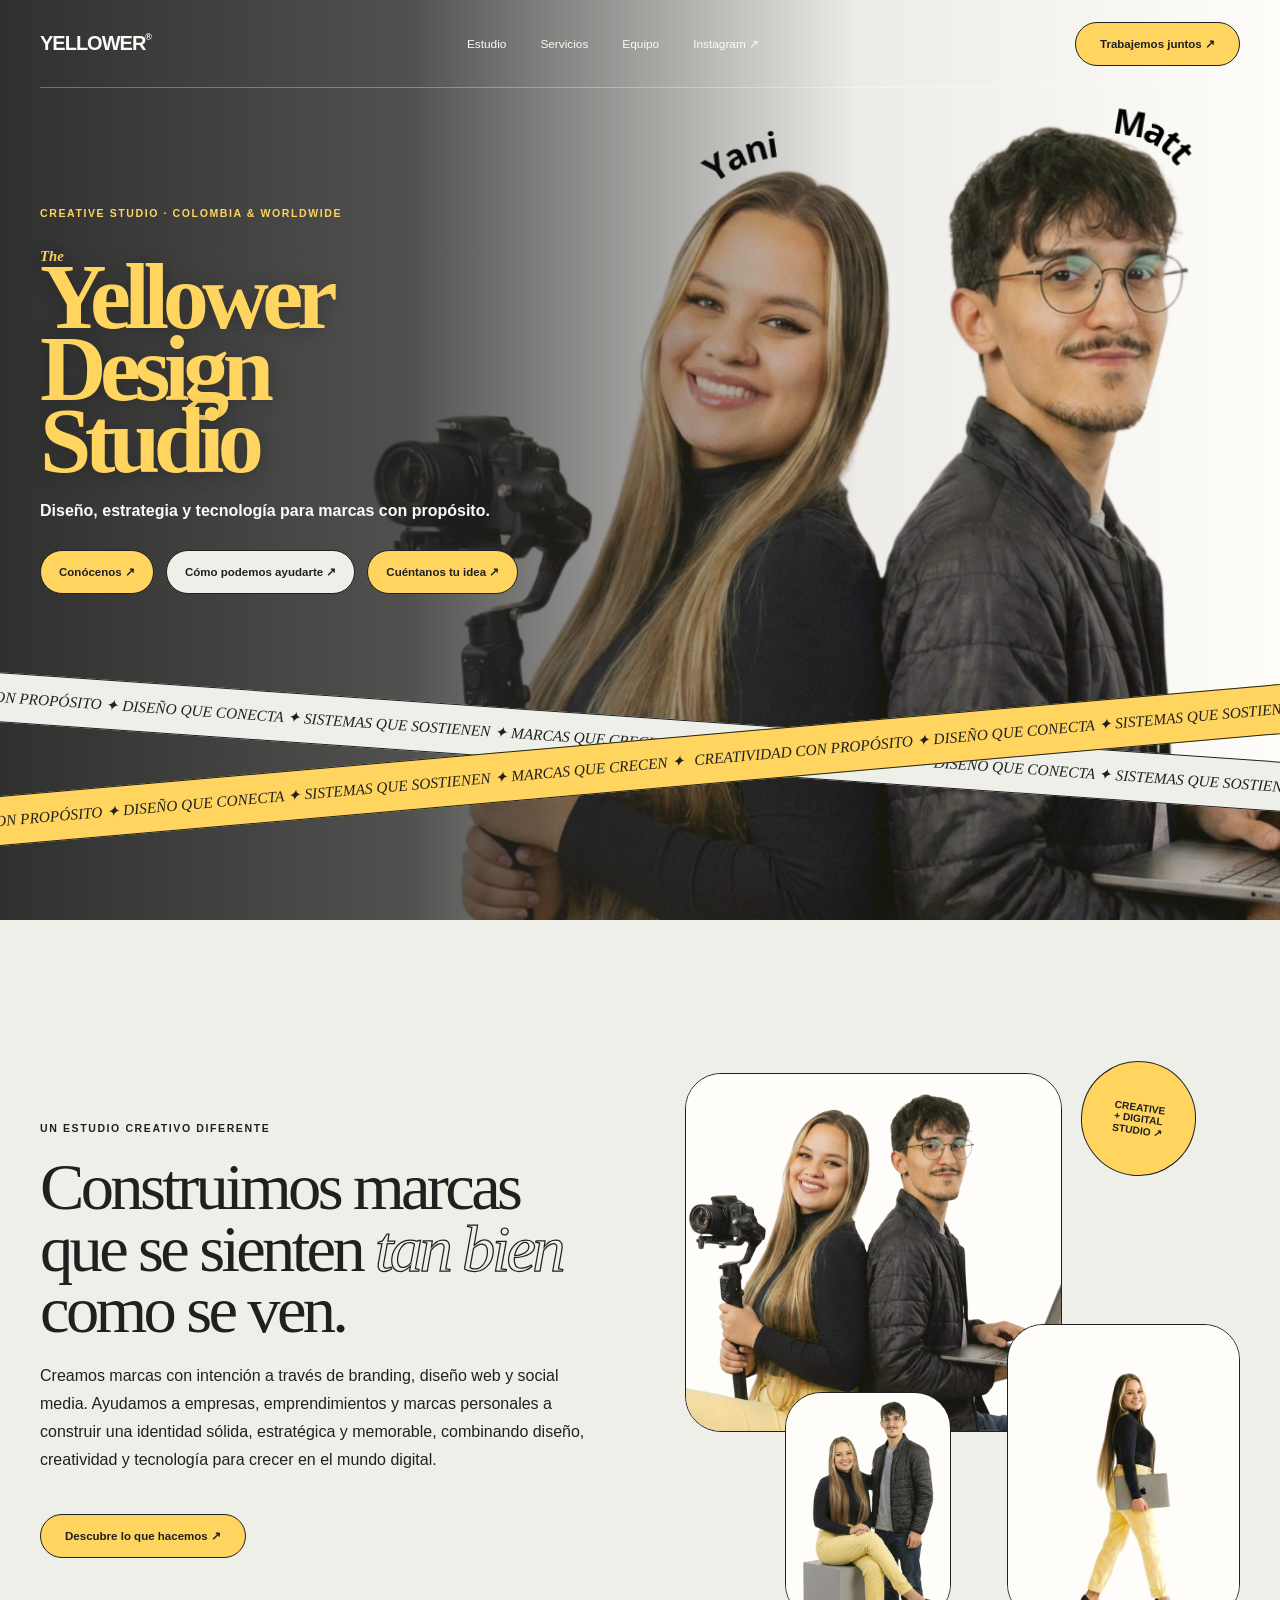
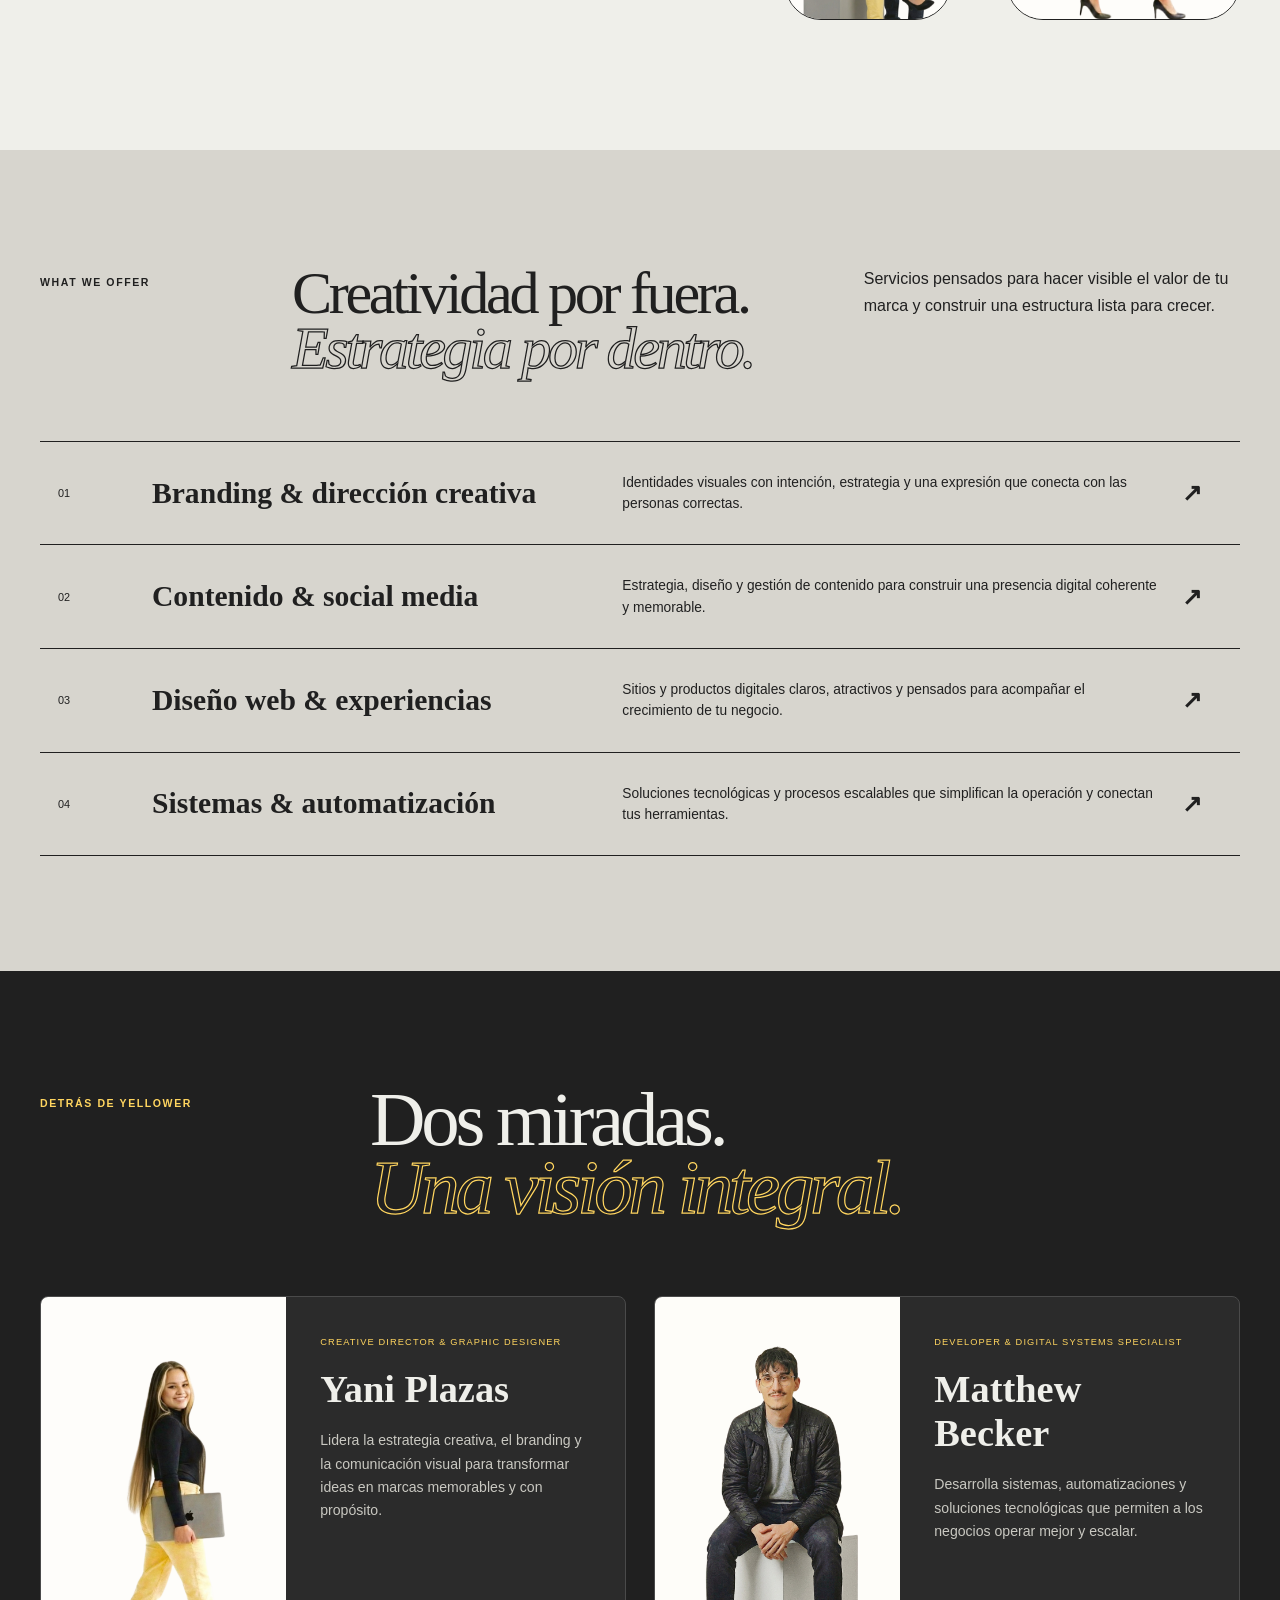
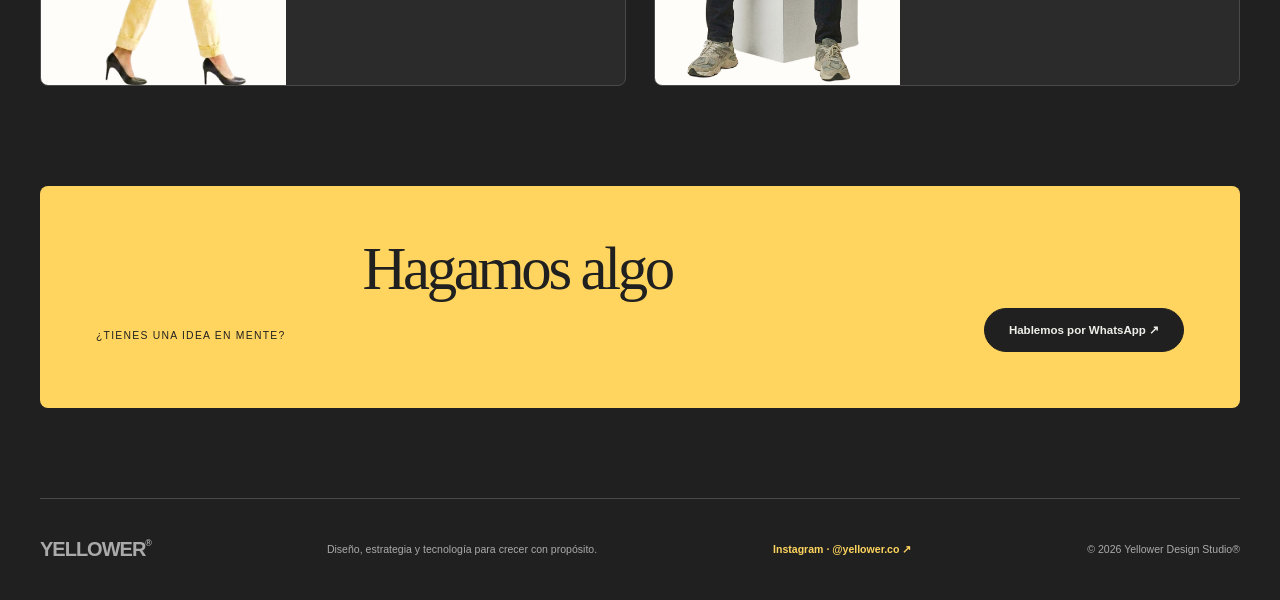
==== commit b1c6b1f0: "Actualizar index.html" ====
--- a/index.html
+++ b/index.html
@@ -48,7 +48,7 @@
       <div class="aboutCopy">
         <p class="micro dark">Un estudio creativo diferente</p>
         <h2>Construimos marcas que se sienten <em>tan bien</em> como se ven.</h2>
-        <p>Nos especializamos en marcas, negocios con propósito y proyectos enfocados en el bienestar. También creamos soluciones personalizadas para empresas que necesitan integrar creatividad, estrategia y tecnología.</p>
+        <p>Creamos marcas con intención a través de branding, diseño web y social media. Ayudamos a empresas, emprendimientos y marcas personales a construir una identidad sólida, estratégica y memorable, combinando diseño, creatividad y tecnología para crecer en el mundo digital.</p>
         <a class="pill pillYellow outlined" href="#servicios">Descubre lo que hacemos ↗</a>
       </div>
       <div class="aboutCollage">
